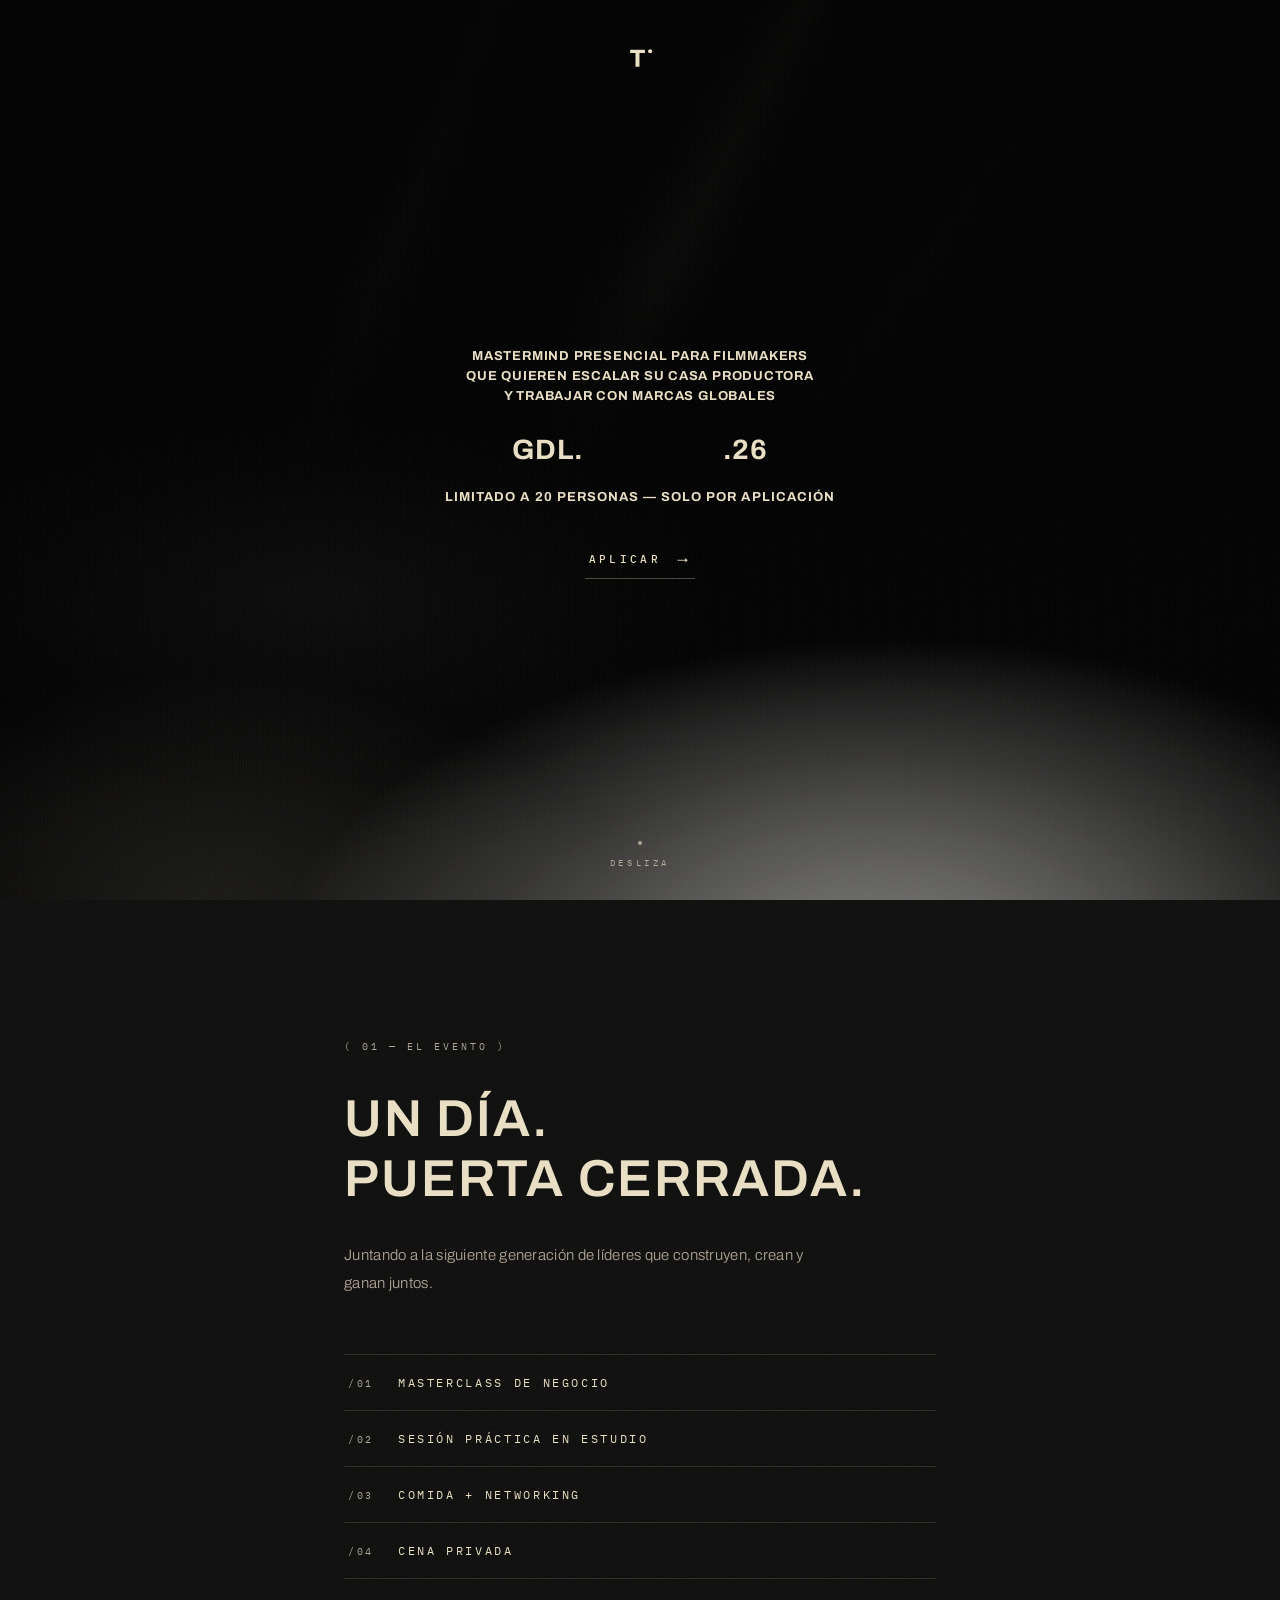
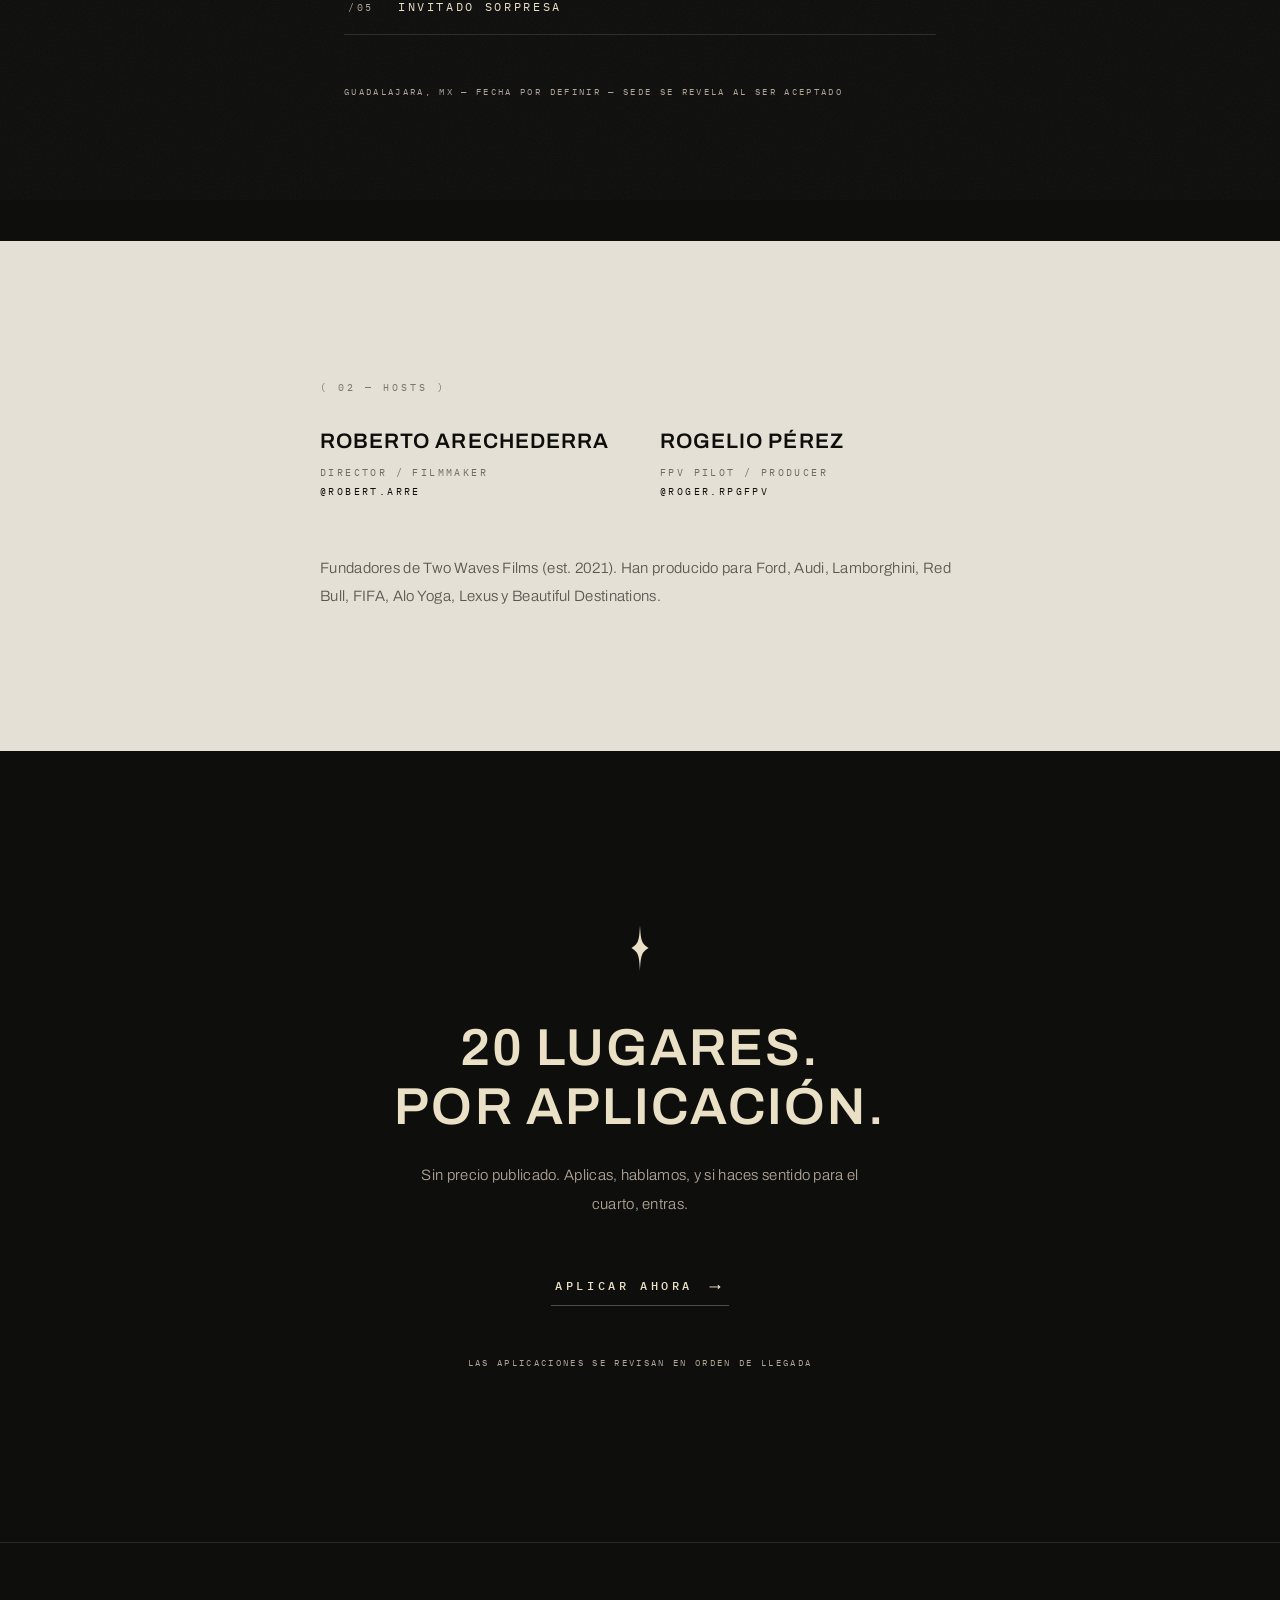
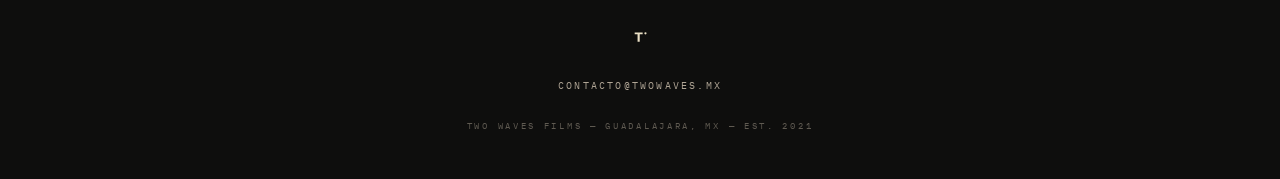
==== index.html @ 25efa6d9 "Hero fiel a la referencia: crema cálido #eae0c5 global, Archivo Bold compacto y proporciones del blo" ====
<!DOCTYPE html>
<html lang="es">
<head>
  <meta charset="UTF-8" />
  <meta name="viewport" content="width=device-width, initial-scale=1.0" />
  <title>MASTERMIND — Two Waves Films</title>
  <meta name="description" content="Mastermind presencial para filmmakers que quieren escalar su casa productora. 1 día. 20 lugares. Guadalajara, MX. Por Two Waves Films." />
  <meta property="og:title" content="MASTERMIND — Two Waves Films" />
  <meta property="og:description" content="1 día. 20 lugares. Guadalajara. Solo por aplicación." />
  <link rel="preconnect" href="https://fonts.googleapis.com" />
  <link rel="preconnect" href="https://fonts.gstatic.com" crossorigin />
  <link href="https://fonts.googleapis.com/css2?family=Archivo:wght@300;400;500;600;700&family=IBM+Plex+Mono:wght@300;400;500&display=swap" rel="stylesheet" />
  <link rel="stylesheet" href="css/estilo.css" />
  <link rel="icon" type="image/svg+xml" href='data:image/svg+xml,<svg xmlns="http://www.w3.org/2000/svg" viewBox="0 0 100 100"><rect width="100" height="100" fill="%230e0e0d"/><path d="M31 34h28.5v6.2H49v26.5h-7.7V40.2H31z" fill="%23eae0c5"/><circle cx="69.5" cy="37" r="4" fill="%23eae0c5"/></svg>' />
</head>
<body>

  <!-- ══════════ PANTALLA DE CARGA ══════════ -->
  <div id="loader" aria-hidden="true">
    <div class="loader-glyphs">
      <!-- T· isotipo -->
      <svg class="glyph" viewBox="0 0 100 100" fill="none">
        <path d="M31 34h28.5v6.2H49v26.5h-7.7V40.2H31z" fill="currentColor"/>
        <circle cx="69.5" cy="37" r="4" fill="currentColor"/>
      </svg>
      <!-- dos círculos entrelazados: two waves -->
      <svg class="glyph" viewBox="0 0 100 100" fill="none">
        <circle cx="50" cy="36" r="22" stroke="currentColor" stroke-width="1.5"/>
        <circle cx="50" cy="64" r="22" stroke="currentColor" stroke-width="1.5"/>
      </svg>
      <!-- destello -->
      <svg class="glyph" viewBox="0 0 100 100" fill="currentColor">
        <path d="M50 8 C51.5 34 52 42 66 50 C52 58 51.5 66 50 92 C48.5 66 48 58 34 50 C48 42 48.5 34 50 8 Z"/>
      </svg>
      <!-- ( · ) dos mitades -->
      <svg class="glyph" viewBox="0 0 100 100" fill="none">
        <path d="M40 32 a24 24 0 0 0 0 36" stroke="currentColor" stroke-width="2.5" stroke-linecap="round"/>
        <path d="M60 32 a24 24 0 0 1 0 36" stroke="currentColor" stroke-width="2.5" stroke-linecap="round"/>
        <circle cx="50" cy="24" r="3" fill="currentColor"/>
      </svg>
    </div>
    <div class="loader-line"></div>
  </div>

  <!-- ══════════ GRANO ══════════ -->
  <div class="grain" aria-hidden="true"></div>

  <!-- ══════════ HERO ══════════ -->
  <header class="hero">
    <div class="hero-bg" aria-hidden="true"></div>

    <nav class="hero-top reveal" data-delay="1">
      <svg class="isotipo" viewBox="0 0 100 100" fill="none" aria-label="Two Waves">
        <path d="M31 34h28.5v6.2H49v26.5h-7.7V40.2H31z" fill="currentColor"/>
        <circle cx="69.5" cy="37" r="4" fill="currentColor"/>
      </svg>
    </nav>

    <div class="hero-center">
      <p class="hero-kicker reveal" data-delay="2">
        MASTERMIND PRESENCIAL PARA FILMMAKERS<br />
        QUE QUIEREN ESCALAR SU CASA PRODUCTORA<br />
        Y TRABAJAR CON MARCAS GLOBALES
      </p>

      <div class="hero-est reveal" data-delay="3">
        <span>GDL.</span>
        <span>.26</span>
      </div>

      <p class="hero-cupo reveal" data-delay="4">LIMITADO A 20 PERSONAS — SOLO POR APLICACIÓN</p>

      <a class="btn-linea reveal" data-delay="5" href="#aplicar">APLICAR <span class="flecha">→</span></a>
    </div>

    <div class="hero-bottom reveal" data-delay="6">
      <span class="scroll-dot" aria-hidden="true"></span>
      <span>DESLIZA</span>
    </div>
  </header>

  <!-- ══════════ EL EVENTO ══════════ -->
  <section class="seccion">
    <p class="etiqueta reveal">( 01 — EL EVENTO )</p>
    <h2 class="titulo reveal">UN DÍA.<br />PUERTA CERRADA.</h2>
    <p class="parrafo reveal">
      Juntando a la siguiente generación de líderes
      que construyen, crean y ganan juntos.
    </p>
    <ul class="lista-mono">
      <li class="reveal"><span>/01</span>MASTERCLASS DE NEGOCIO</li>
      <li class="reveal"><span>/02</span>SESIÓN PRÁCTICA EN ESTUDIO</li>
      <li class="reveal"><span>/03</span>COMIDA + NETWORKING</li>
      <li class="reveal"><span>/04</span>CENA PRIVADA</li>
      <li class="reveal"><span>/05</span>INVITADO SORPRESA</li>
    </ul>
    <p class="nota reveal">GUADALAJARA, MX — FECHA POR DEFINIR — SEDE SE REVELA AL SER ACEPTADO</p>
  </section>

  <!-- ══════════ HOSTS ══════════ -->
  <section class="seccion seccion-lino">
    <p class="etiqueta reveal">( 02 — HOSTS )</p>
    <div class="hosts">
      <div class="host reveal">
        <h3>ROBERTO ARECHEDERRA</h3>
        <p class="host-rol">DIRECTOR / FILMMAKER</p>
        <p class="host-ig">@ROBERT.ARRE</p>
      </div>
      <div class="host reveal">
        <h3>ROGELIO PÉREZ</h3>
        <p class="host-rol">FPV PILOT / PRODUCER</p>
        <p class="host-ig">@ROGER.RPGFPV</p>
      </div>
    </div>
    <p class="parrafo reveal">
      Fundadores de Two Waves Films (est. 2021).
      Han producido para Ford, Audi, Lamborghini, Red Bull,
      FIFA, Alo Yoga, Lexus y Beautiful Destinations.
    </p>
  </section>

  <!-- ══════════ APLICAR ══════════ -->
  <section class="seccion seccion-final" id="aplicar">
    <svg class="destello reveal" viewBox="0 0 100 100" fill="currentColor" aria-hidden="true">
      <path d="M50 8 C51.5 34 52 42 66 50 C52 58 51.5 66 50 92 C48.5 66 48 58 34 50 C48 42 48.5 34 50 8 Z"/>
    </svg>
    <h2 class="titulo reveal">20 LUGARES.<br />POR APLICACIÓN.</h2>
    <p class="parrafo centrado reveal">
      Sin precio publicado. Aplicas, hablamos, y si haces
      sentido para el cuarto, entras.
    </p>
    <a class="btn-linea grande reveal" href="#" data-typeform>APLICAR AHORA <span class="flecha">→</span></a>
    <p class="nota reveal">LAS APLICACIONES SE REVISAN EN ORDEN DE LLEGADA</p>
  </section>

  <!-- ══════════ FOOTER ══════════ -->
  <footer class="footer">
    <svg class="isotipo" viewBox="0 0 100 100" fill="none" aria-hidden="true">
      <path d="M31 34h28.5v6.2H49v26.5h-7.7V40.2H31z" fill="currentColor"/>
      <circle cx="69.5" cy="37" r="4" fill="currentColor"/>
    </svg>
    <div class="footer-links">
      <a href="mailto:contacto@twowaves.mx">CONTACTO@TWOWAVES.MX</a>
    </div>
    <p class="footer-firma">TWO WAVES FILMS — GUADALAJARA, MX — EST. 2021</p>
  </footer>

  <script src="js/main.js"></script>
</body>
</html>
---- css/estilo.css ----
/* ═══════════════════════════════════════════════
   MASTERMIND — TWO WAVES FILMS
   Sistema de diseño: modo oscuro, mono + grotesk
   ═══════════════════════════════════════════════ */

:root {
  --fondo: #0e0e0d;
  --hueso: #eae0c5;
  --greige: #b0a595;
  --lino: #e5e0d5;
  --rojo: #c0392b;
  --mono: "IBM Plex Mono", monospace;
  --sans: "Archivo", sans-serif;
}

* { margin: 0; padding: 0; box-sizing: border-box; }

html { scroll-behavior: smooth; }

body {
  background: var(--fondo);
  color: var(--hueso);
  font-family: var(--sans);
  -webkit-font-smoothing: antialiased;
  overflow-x: hidden;
}

body.cargando { overflow: hidden; }

::selection { background: var(--greige); color: var(--fondo); }

/* ══════════ PANTALLA DE CARGA ══════════ */

#loader {
  position: fixed;
  inset: 0;
  z-index: 100;
  background: #000;
  display: flex;
  align-items: center;
  justify-content: center;
  transition: opacity 0.9s cubic-bezier(0.22, 1, 0.36, 1), visibility 0.9s;
}

#loader.fuera { opacity: 0; visibility: hidden; }

.loader-glyphs {
  position: relative;
  width: 88px;
  height: 88px;
  color: var(--hueso);
  animation: loaderEntra 0.6s cubic-bezier(0.22, 1, 0.36, 1) both;
  transition: opacity 0.5s ease, transform 0.6s cubic-bezier(0.22, 1, 0.36, 1);
}

@keyframes loaderEntra {
  from { opacity: 0; transform: scale(0.9); }
  to { opacity: 1; transform: scale(1); }
}

#loader.fuera .loader-glyphs {
  opacity: 0;
  transform: scale(1.06);
}

.glyph {
  position: absolute;
  inset: 0;
  width: 100%;
  height: 100%;
  opacity: 0;
  transform: scale(0.94);
  transition: opacity 0.22s ease, transform 0.3s cubic-bezier(0.22, 1, 0.36, 1);
}

.glyph.activo {
  opacity: 1;
  transform: scale(1);
}

.loader-line {
  position: absolute;
  bottom: 18vh;
  left: 50%;
  transform: translateX(-50%);
  width: 64px;
  height: 1px;
  background: rgba(234, 224, 197, 0.08);
  overflow: hidden;
  transition: opacity 0.4s ease;
}

#loader.fuera .loader-line { opacity: 0; }

.loader-line::after {
  content: "";
  position: absolute;
  inset: 0;
  background: rgba(234, 224, 197, 0.55);
  transform: scaleX(0);
  transform-origin: left;
  animation: cargar 1.1s cubic-bezier(0.65, 0, 0.35, 1) forwards;
}

@keyframes cargar { to { transform: scaleX(1); } }

/* ══════════ GRANO CINEMATOGRÁFICO ══════════ */

.grain {
  position: fixed;
  inset: -100%;
  z-index: 90;
  pointer-events: none;
  opacity: 0.05;
  background-image: url("data:image/svg+xml,%3Csvg xmlns='http://www.w3.org/2000/svg' width='300' height='300'%3E%3Cfilter id='n'%3E%3CfeTurbulence type='fractalNoise' baseFrequency='0.9' numOctaves='2'/%3E%3C/filter%3E%3Crect width='300' height='300' filter='url(%23n)'/%3E%3C/svg%3E");
  animation: grano 0.45s steps(4) infinite;
}

@keyframes grano {
  0% { transform: translate(0, 0); }
  25% { transform: translate(-2%, 3%); }
  50% { transform: translate(3%, -2%); }
  75% { transform: translate(-3%, -3%); }
  100% { transform: translate(2%, 2%); }
}

/* ══════════ REVEAL ══════════ */

.reveal {
  opacity: 0;
  transform: translateY(14px);
  transition: opacity 1s cubic-bezier(0.22, 1, 0.36, 1),
              transform 1s cubic-bezier(0.22, 1, 0.36, 1);
}

.reveal.visto {
  opacity: 1;
  transform: translateY(0);
}

.reveal[data-delay="1"] { transition-delay: 0.10s; }
.reveal[data-delay="2"] { transition-delay: 0.30s; }
.reveal[data-delay="3"] { transition-delay: 0.55s; }
.reveal[data-delay="4"] { transition-delay: 0.75s; }
.reveal[data-delay="5"] { transition-delay: 0.95s; }
.reveal[data-delay="6"] { transition-delay: 1.15s; }
.reveal[data-delay="7"] { transition-delay: 1.60s; }

@media (prefers-reduced-motion: reduce) {
  .reveal { opacity: 1; transform: none; transition: none; }
  .grain { animation: none; }
}

/* ══════════ HERO ══════════ */

.hero {
  position: relative;
  min-height: 100vh;
  min-height: 100svh;
  display: flex;
  flex-direction: column;
  align-items: center;
  justify-content: space-between;
  padding: 32px 24px;
  text-align: center;
  overflow: hidden;
}

/* fondo abstracto B&N: versión "enhanced" de la referencia */
.hero-bg {
  position: absolute;
  inset: 0;
  z-index: -1;
  background:
    /* rayado vertical sutil, como luz corrida en la foto */
    repeating-linear-gradient(90deg, rgba(255, 255, 255, 0.012) 0 1px, transparent 1px 3px),
    /* resplandor blanco principal, abajo a la derecha */
    radial-gradient(ellipse 72% 62% at 70% 114%, rgba(250, 248, 244, 0.78), rgba(248, 246, 241, 0.22) 48%, transparent 70%),
    /* masa gris difusa, abajo a la izquierda */
    radial-gradient(ellipse 50% 42% at 16% 102%, rgba(220, 216, 206, 0.16), transparent 65%),
    /* neblina gris a media altura, lado izquierdo */
    radial-gradient(ellipse 45% 30% at 25% 66%, rgba(200, 196, 188, 0.055), transparent 70%),
    linear-gradient(180deg, #030303 0%, #070707 40%, #0c0b0a 100%);
  filter: contrast(1.08);
}

/* vetas diagonales tenues en el tercio superior */
.hero-bg::before {
  content: "";
  position: absolute;
  inset: 0;
  background:
    linear-gradient(118deg, transparent 40%, rgba(234, 224, 197, 0.05) 46%, transparent 51%),
    linear-gradient(112deg, transparent 26%, rgba(234, 224, 197, 0.035) 30%, transparent 35%),
    linear-gradient(125deg, transparent 55%, rgba(234, 224, 197, 0.025) 58%, transparent 62%);
  -webkit-mask-image: linear-gradient(180deg, #000 0%, #000 30%, transparent 55%);
  mask-image: linear-gradient(180deg, #000 0%, #000 30%, transparent 55%);
}

.hero-bg::after {
  content: "";
  position: absolute;
  inset: 0;
  background: radial-gradient(ellipse 130% 95% at 50% 38%, transparent 45%, rgba(0, 0, 0, 0.5) 100%);
}

.hero-top {
  display: flex;
  flex-direction: column;
  align-items: center;
  gap: 10px;
}

.isotipo {
  width: 34px;
  height: 34px;
  color: var(--hueso);
}

.hero-top .isotipo {
  width: 52px;
  height: 52px;
}

.hero-center {
  display: flex;
  flex-direction: column;
  align-items: center;
}

/* bloque central: tipografía y proporciones de la referencia */
.hero-kicker {
  font-family: var(--sans);
  font-size: clamp(11px, 1.7vw, 13px);
  font-weight: 700;
  letter-spacing: 0.06em;
  line-height: 1.55;
  color: var(--hueso);
}

.hero-est {
  display: flex;
  justify-content: space-between;
  width: min(255px, 58vw);
  margin-top: 30px;
  font-family: var(--sans);
  font-size: clamp(23px, 3.6vw, 28px);
  font-weight: 700;
  letter-spacing: 0.02em;
  line-height: 1;
}

.hero-cupo {
  margin-top: 26px;
  font-family: var(--sans);
  font-size: clamp(11px, 1.7vw, 13px);
  font-weight: 700;
  letter-spacing: 0.08em;
  color: var(--hueso);
}

/* ══════════ BOTÓN LÍNEA ══════════ */

.btn-linea {
  margin-top: 48px;
  display: inline-flex;
  align-items: center;
  gap: 16px;
  padding: 0 4px 12px;
  border: none;
  border-bottom: 1px solid rgba(234, 224, 197, 0.3);
  font-family: var(--mono);
  font-size: 11px;
  font-weight: 500;
  letter-spacing: 0.3em;
  text-decoration: none;
  color: var(--hueso);
  background: transparent;
  cursor: pointer;
  transition: border-color 0.4s ease, letter-spacing 0.4s ease;
}

.btn-linea .flecha {
  font-family: var(--sans);
  transition: transform 0.4s cubic-bezier(0.22, 1, 0.36, 1);
}

.btn-linea:hover {
  border-bottom-color: var(--hueso);
  letter-spacing: 0.38em;
}

.btn-linea:hover .flecha { transform: translateX(6px); }

.btn-linea.grande { font-size: 12px; }

.hero-bottom {
  display: flex;
  flex-direction: column;
  align-items: center;
  gap: 12px;
  font-family: var(--mono);
  font-size: 9px;
  letter-spacing: 0.4em;
  color: var(--greige);
}

.scroll-dot {
  width: 4px;
  height: 4px;
  border-radius: 50%;
  background: var(--greige);
  animation: bajar 2.2s ease-in-out infinite;
}

@keyframes bajar {
  0%, 100% { transform: translateY(0); opacity: 1; }
  50% { transform: translateY(10px); opacity: 0.3; }
}

/* ══════════ SECCIONES ══════════ */

.seccion {
  max-width: 640px;
  margin: 0 auto;
  padding: 140px 24px;
}

.etiqueta {
  font-family: var(--mono);
  font-size: 10px;
  letter-spacing: 0.3em;
  color: var(--greige);
  margin-bottom: 36px;
}

.titulo {
  font-family: var(--sans);
  font-size: clamp(32px, 7vw, 52px);
  font-weight: 600;
  letter-spacing: 0.04em;
  line-height: 1.15;
  margin-bottom: 32px;
}

.parrafo {
  font-family: var(--sans);
  font-size: 15px;
  font-weight: 300;
  line-height: 1.9;
  letter-spacing: 0.02em;
  color: var(--greige);
  max-width: 460px;
}

.parrafo.centrado { margin: 0 auto 12px; }

.lista-mono {
  list-style: none;
  margin-top: 56px;
  border-top: 1px solid rgba(234, 224, 197, 0.14);
}

.lista-mono li {
  display: flex;
  align-items: baseline;
  gap: 24px;
  padding: 20px 4px;
  border-bottom: 1px solid rgba(234, 224, 197, 0.14);
  font-family: var(--mono);
  font-size: 12px;
  letter-spacing: 0.22em;
}

.lista-mono li span {
  font-size: 10px;
  color: var(--greige);
}

.nota {
  margin-top: 48px;
  font-family: var(--mono);
  font-size: 9px;
  letter-spacing: 0.26em;
  line-height: 2;
  color: var(--greige);
}

/* ══════════ SECCIÓN LINO (HOSTS) ══════════ */

.seccion-lino {
  max-width: none;
  background: var(--lino);
  color: var(--fondo);
}

.seccion-lino > * {
  max-width: 640px;
  margin-left: auto;
  margin-right: auto;
}

.seccion-lino .etiqueta { color: rgba(14, 14, 13, 0.5); margin-bottom: 36px; }
.seccion-lino .parrafo { color: rgba(14, 14, 13, 0.65); }

.hosts {
  display: grid;
  grid-template-columns: 1fr 1fr;
  gap: 40px;
  margin-bottom: 56px;
}

.host h3 {
  font-family: var(--sans);
  font-size: clamp(16px, 3vw, 21px);
  font-weight: 600;
  letter-spacing: 0.05em;
  margin-bottom: 14px;
}

.host-rol {
  font-family: var(--mono);
  font-size: 10px;
  letter-spacing: 0.24em;
  color: rgba(14, 14, 13, 0.55);
  margin-bottom: 6px;
}

.host-ig {
  font-family: var(--mono);
  font-size: 10px;
  letter-spacing: 0.24em;
  color: var(--fondo);
}

@media (max-width: 560px) {
  .hosts { grid-template-columns: 1fr; }
}

/* ══════════ SECCIÓN FINAL ══════════ */

.seccion-final {
  text-align: center;
  padding-top: 170px;
  padding-bottom: 170px;
}

.seccion-final .titulo { margin-bottom: 24px; }

.destello {
  width: 54px;
  height: 54px;
  color: var(--hueso);
  margin-bottom: 40px;
}

/* ══════════ PÁGINA APLICAR ══════════ */

.aplicar {
  max-width: 520px;
  margin: 0 auto;
  padding: 56px 24px 100px;
  display: flex;
  flex-direction: column;
  align-items: center;
  text-align: center;
}

.volver {
  align-self: flex-start;
  margin-bottom: 56px;
  font-family: var(--mono);
  font-size: 10px;
  letter-spacing: 0.26em;
  color: var(--greige);
  text-decoration: none;
  transition: color 0.3s ease;
}

.volver:hover { color: var(--hueso); }

.aplicar .isotipo { margin-bottom: 40px; }

.etiqueta.centrada { text-align: center; }

.titulo.centrado { text-align: center; }

.aplicar-intro {
  font-family: var(--sans);
  font-size: 14px;
  font-weight: 300;
  line-height: 1.9;
  letter-spacing: 0.02em;
  color: var(--greige);
  max-width: 380px;
  margin-bottom: 64px;
}

.form {
  width: 100%;
  display: flex;
  flex-direction: column;
  gap: 40px;
  text-align: left;
}

.campo {
  display: flex;
  flex-direction: column;
  gap: 12px;
}

.campo label {
  font-family: var(--mono);
  font-size: 9px;
  letter-spacing: 0.26em;
  color: var(--greige);
}

.campo input,
.campo textarea {
  background: transparent;
  border: none;
  border-bottom: 1px solid rgba(234, 224, 197, 0.22);
  padding: 10px 2px;
  font-family: var(--sans);
  font-size: 15px;
  font-weight: 300;
  letter-spacing: 0.03em;
  color: var(--hueso);
  border-radius: 0;
  resize: none;
  transition: border-color 0.4s ease;
}

.campo input:focus,
.campo textarea:focus {
  outline: none;
  border-bottom-color: var(--hueso);
}

.form .btn-linea {
  align-self: center;
  margin-top: 16px;
}

.form .btn-linea:disabled {
  opacity: 0.4;
  pointer-events: none;
}

.form .nota {
  margin-top: 8px;
  text-align: center;
  min-height: 1em;
}

.exito {
  display: flex;
  flex-direction: column;
  align-items: center;
  padding-top: 40px;
}

.exito .destello { margin-bottom: 32px; }

.exito .aplicar-intro { margin-bottom: 0; }

.pagina-aplicar .footer { border-top: none; }

/* ══════════ FOOTER ══════════ */

.footer {
  display: flex;
  flex-direction: column;
  align-items: center;
  gap: 28px;
  padding: 80px 24px 48px;
  border-top: 1px solid rgba(234, 224, 197, 0.12);
  text-align: center;
}

.footer .isotipo { width: 28px; height: 28px; }

.footer-links {
  display: flex;
  flex-wrap: wrap;
  justify-content: center;
  gap: 28px;
}

.footer-links a {
  font-family: var(--mono);
  font-size: 10px;
  letter-spacing: 0.22em;
  color: var(--greige);
  text-decoration: none;
  transition: color 0.3s ease;
}

.footer-links a:hover { color: var(--hueso); }

.footer-firma {
  font-family: var(--mono);
  font-size: 9px;
  letter-spacing: 0.3em;
  color: rgba(176, 165, 149, 0.5);
}
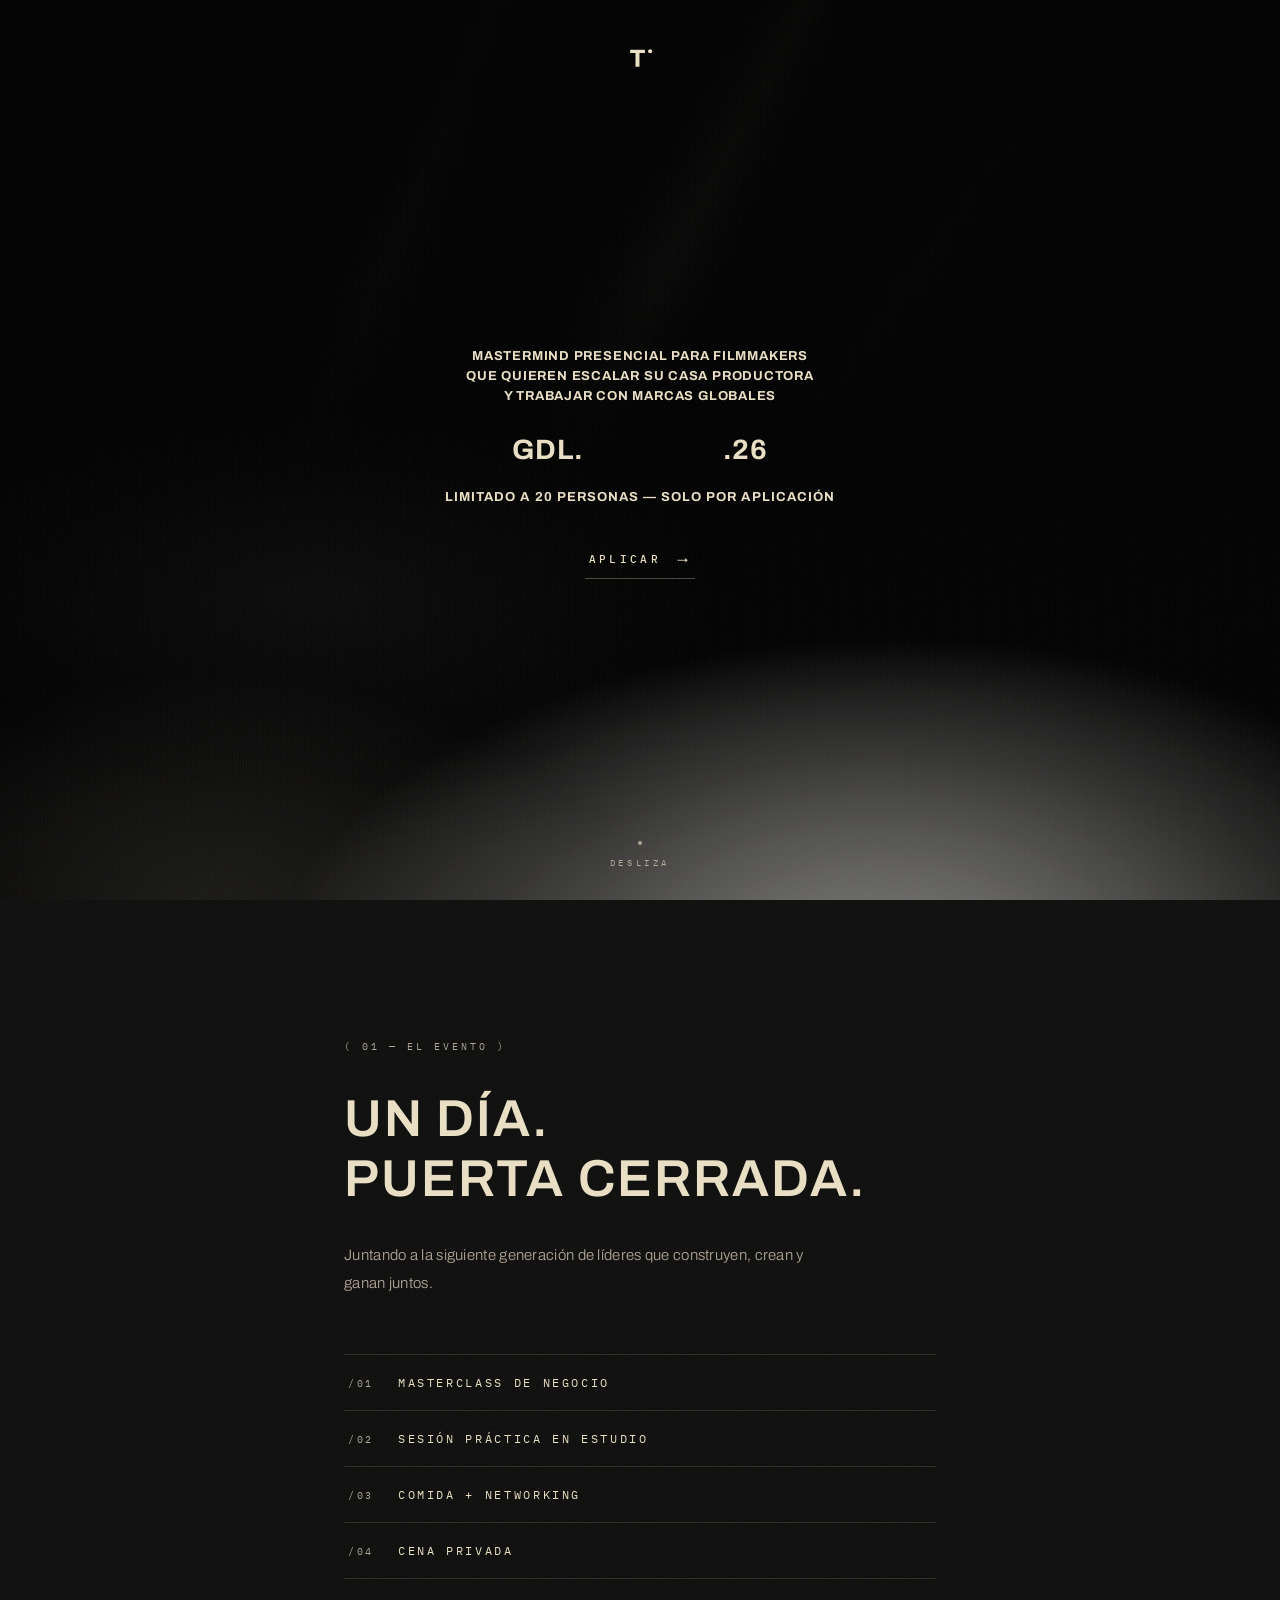
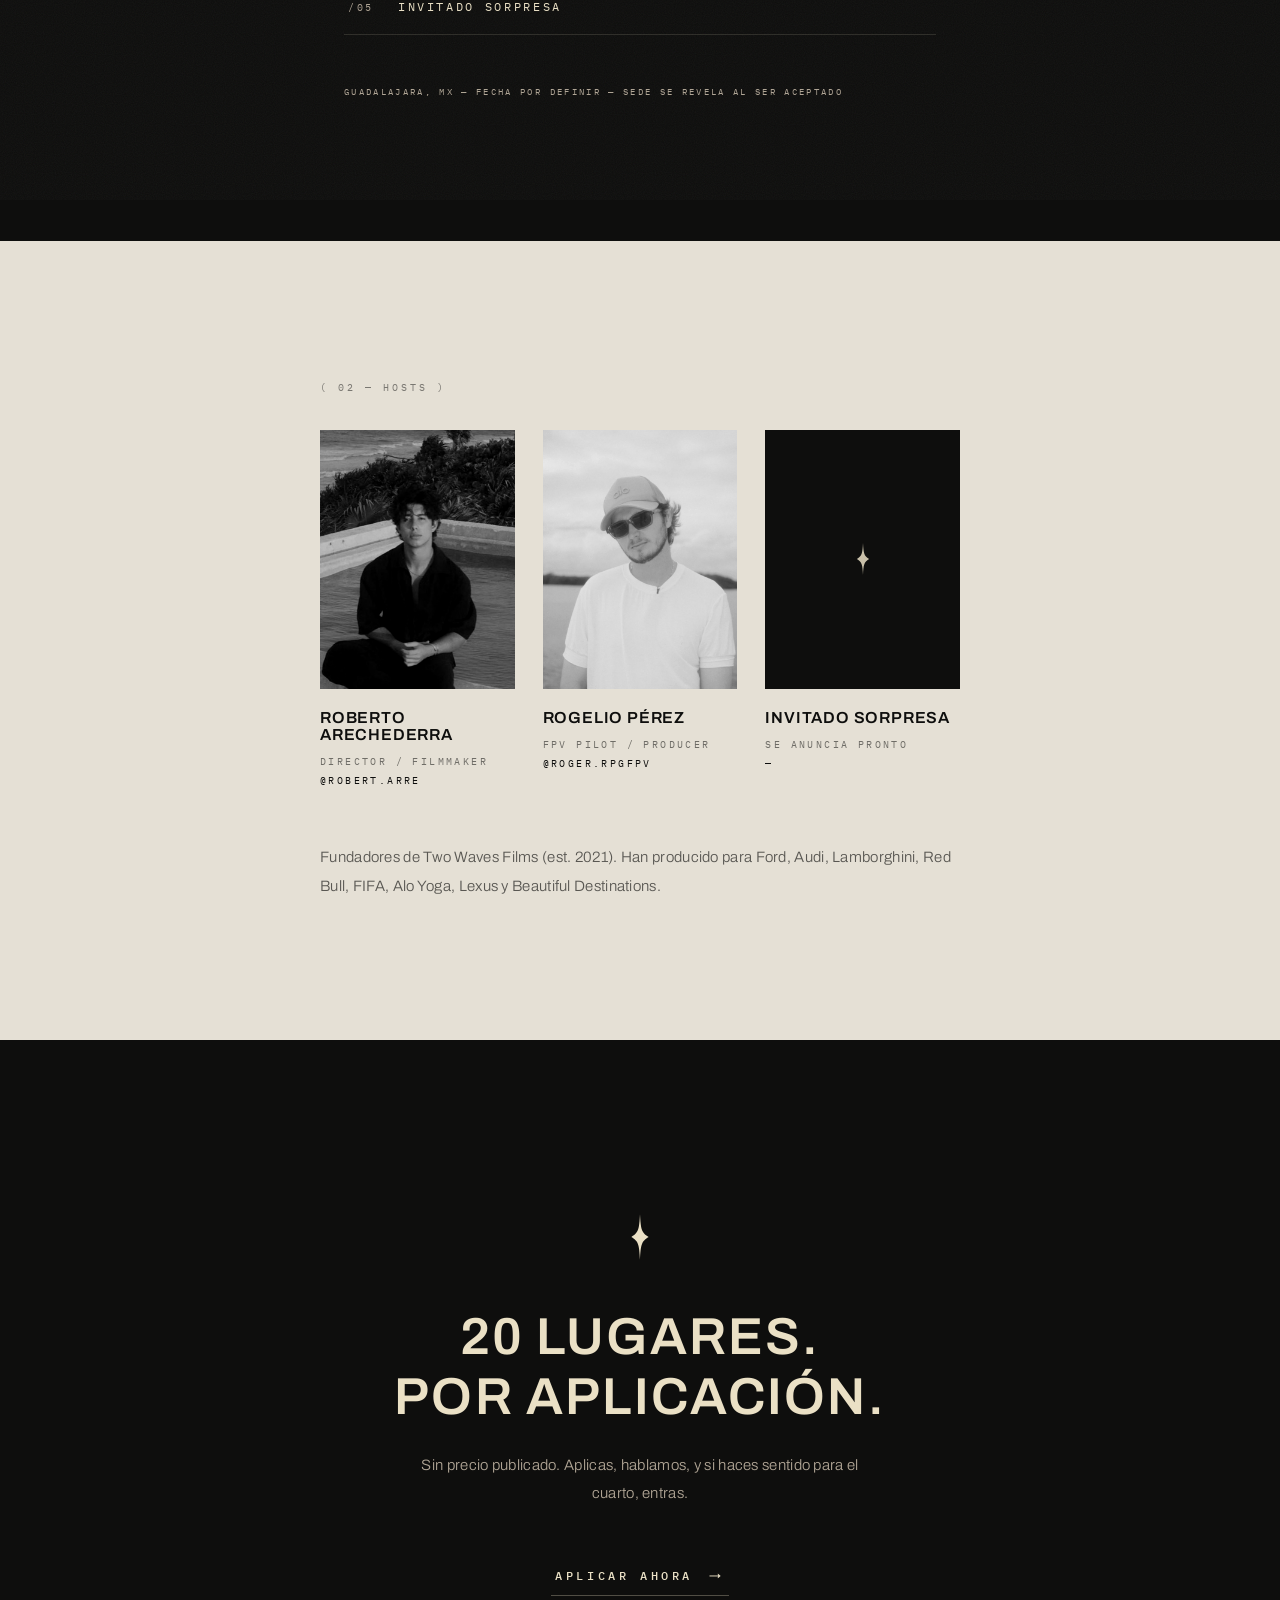
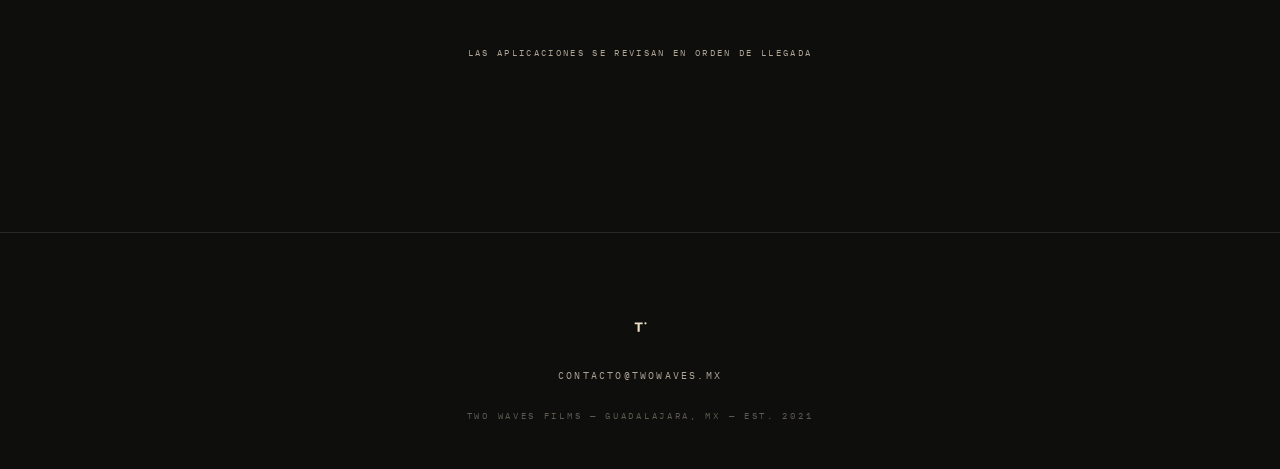
==== commit 4bdb52d1: "Hosts con retratos B&N alineados, push-in a la cara de Roberto y tercera tarjeta de invitado sorpres" ====
--- a/index.html
+++ b/index.html
@@ -102,14 +102,30 @@
     <p class="etiqueta reveal">( 02 — HOSTS )</p>
     <div class="hosts">
       <div class="host reveal">
+        <div class="host-foto">
+          <img src="img/roberto.jpg" alt="Roberto Arechederra" class="pushin" />
+        </div>
         <h3>ROBERTO ARECHEDERRA</h3>
         <p class="host-rol">DIRECTOR / FILMMAKER</p>
         <p class="host-ig">@ROBERT.ARRE</p>
       </div>
       <div class="host reveal">
+        <div class="host-foto">
+          <img src="img/rogelio.jpg" alt="Rogelio Pérez" />
+        </div>
         <h3>ROGELIO PÉREZ</h3>
         <p class="host-rol">FPV PILOT / PRODUCER</p>
         <p class="host-ig">@ROGER.RPGFPV</p>
+      </div>
+      <div class="host reveal">
+        <div class="host-foto host-foto-misterio">
+          <svg viewBox="0 0 100 100" fill="currentColor" aria-hidden="true">
+            <path d="M50 8 C51.5 34 52 42 66 50 C52 58 51.5 66 50 92 C48.5 66 48 58 34 50 C48 42 48.5 34 50 8 Z"/>
+          </svg>
+        </div>
+        <h3>INVITADO SORPRESA</h3>
+        <p class="host-rol">SE ANUNCIA PRONTO</p>
+        <p class="host-ig">—</p>
       </div>
     </div>
     <p class="parrafo reveal">
--- a/css/estilo.css
+++ b/css/estilo.css
@@ -405,17 +405,51 @@
 
 .hosts {
   display: grid;
-  grid-template-columns: 1fr 1fr;
-  gap: 40px;
+  grid-template-columns: repeat(3, 1fr);
+  gap: 28px;
   margin-bottom: 56px;
 }
 
+.host-foto {
+  aspect-ratio: 3 / 4;
+  overflow: hidden;
+  margin-bottom: 20px;
+  background: var(--fondo);
+}
+
+.host-foto img {
+  display: block;
+  width: 100%;
+  height: 100%;
+  object-fit: cover;
+  filter: grayscale(1) contrast(1.06);
+}
+
+/* push-in a la cara en la foto que venía a color */
+.host-foto img.pushin {
+  transform: scale(2.05);
+  transform-origin: 50% 30%;
+}
+
+.host-foto-misterio {
+  display: flex;
+  align-items: center;
+  justify-content: center;
+  color: var(--hueso);
+}
+
+.host-foto-misterio svg {
+  width: 38px;
+  height: 38px;
+  opacity: 0.85;
+}
+
 .host h3 {
   font-family: var(--sans);
-  font-size: clamp(16px, 3vw, 21px);
+  font-size: clamp(13px, 1.9vw, 16px);
   font-weight: 600;
   letter-spacing: 0.05em;
-  margin-bottom: 14px;
+  margin-bottom: 12px;
 }
 
 .host-rol {
@@ -434,7 +468,9 @@
 }
 
 @media (max-width: 560px) {
-  .hosts { grid-template-columns: 1fr; }
+  .hosts { grid-template-columns: 1fr; gap: 44px; }
+  .host { text-align: center; }
+  .host-foto { max-width: 300px; margin-left: auto; margin-right: auto; }
 }
 
 /* ══════════ SECCIÓN FINAL ══════════ */
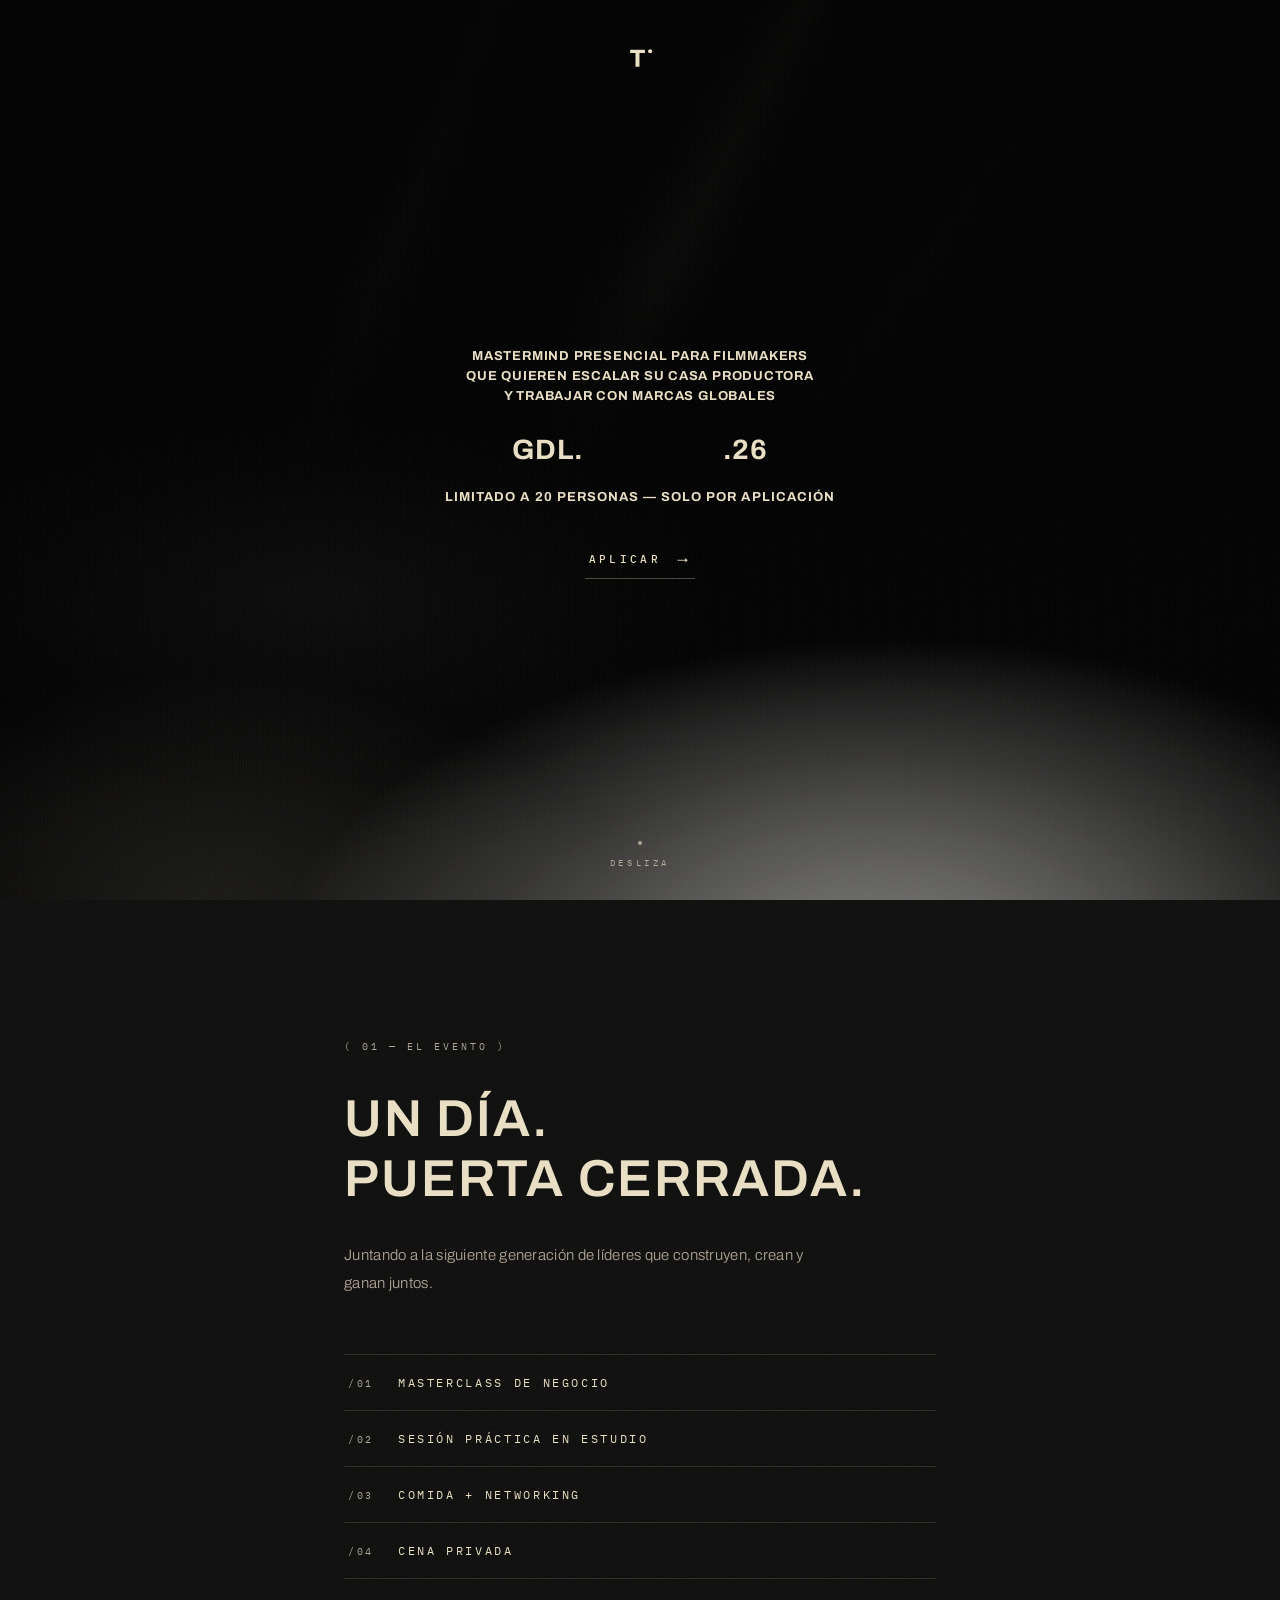
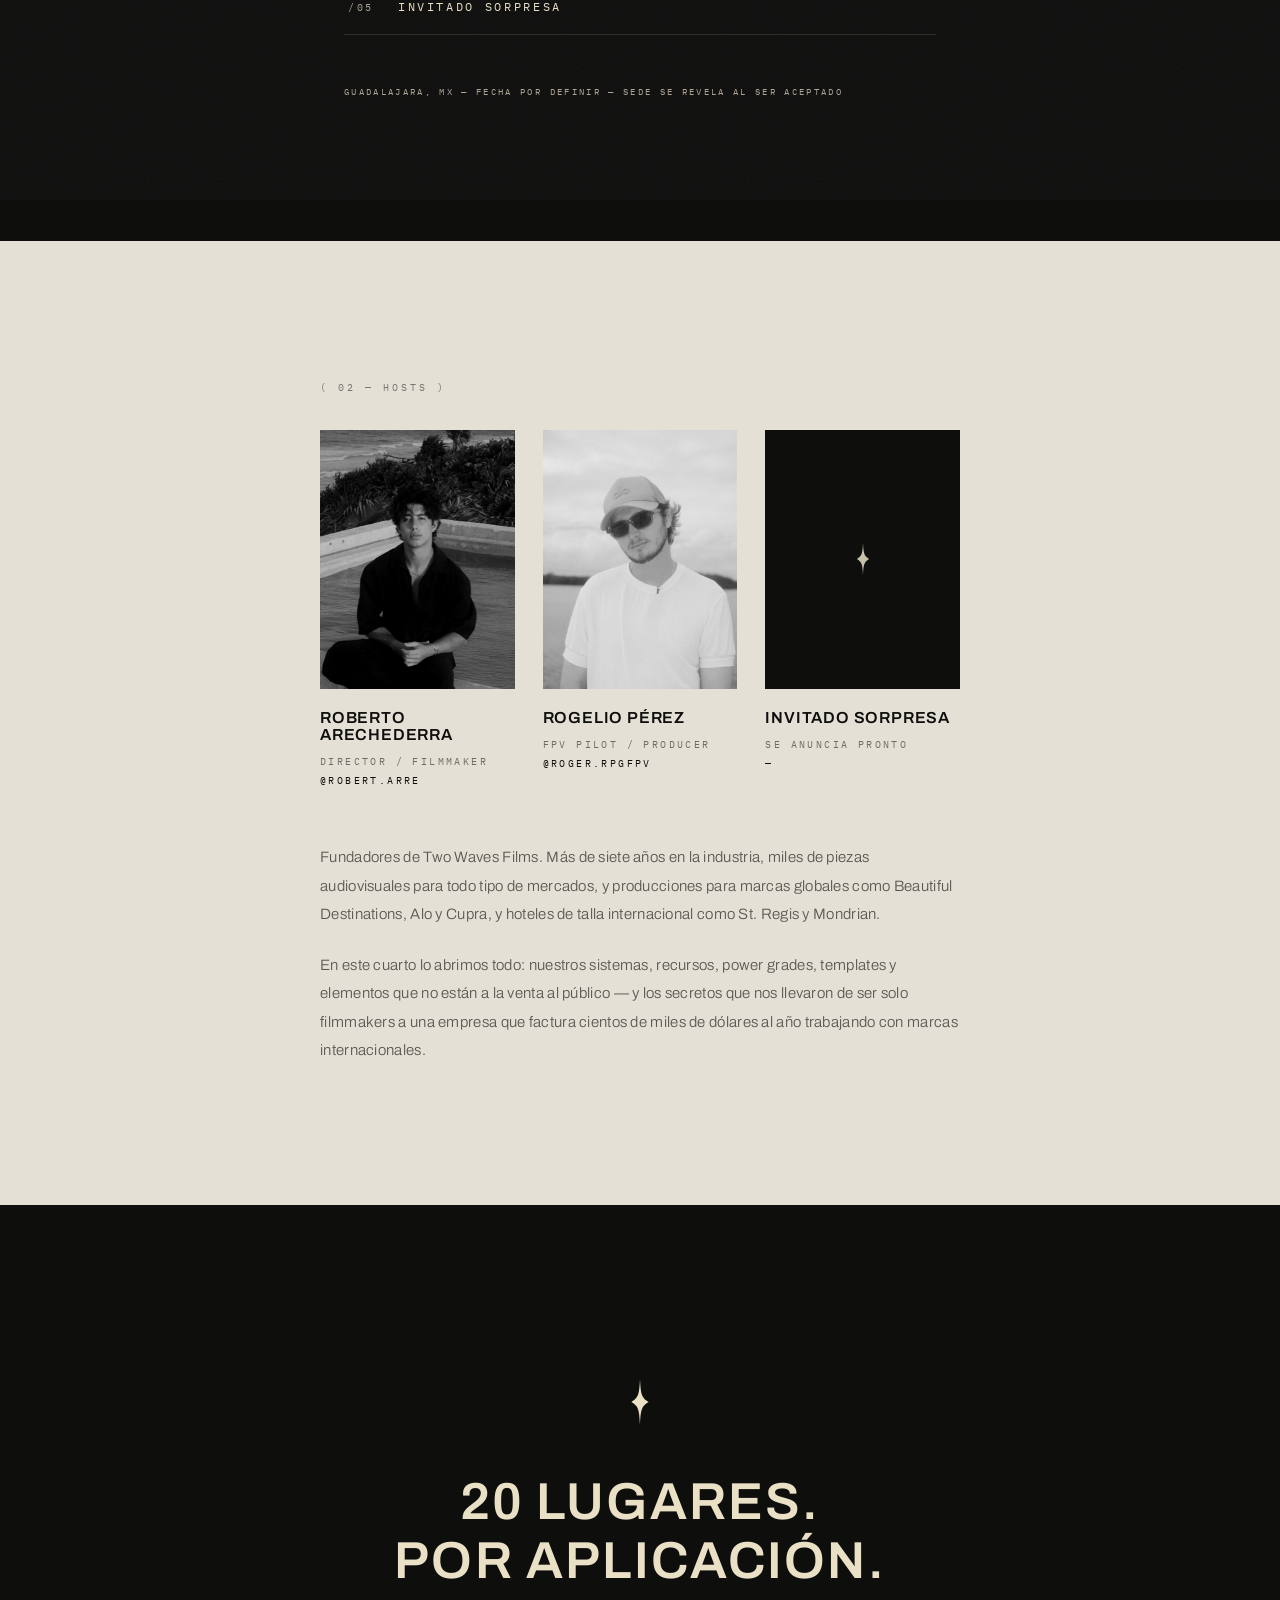
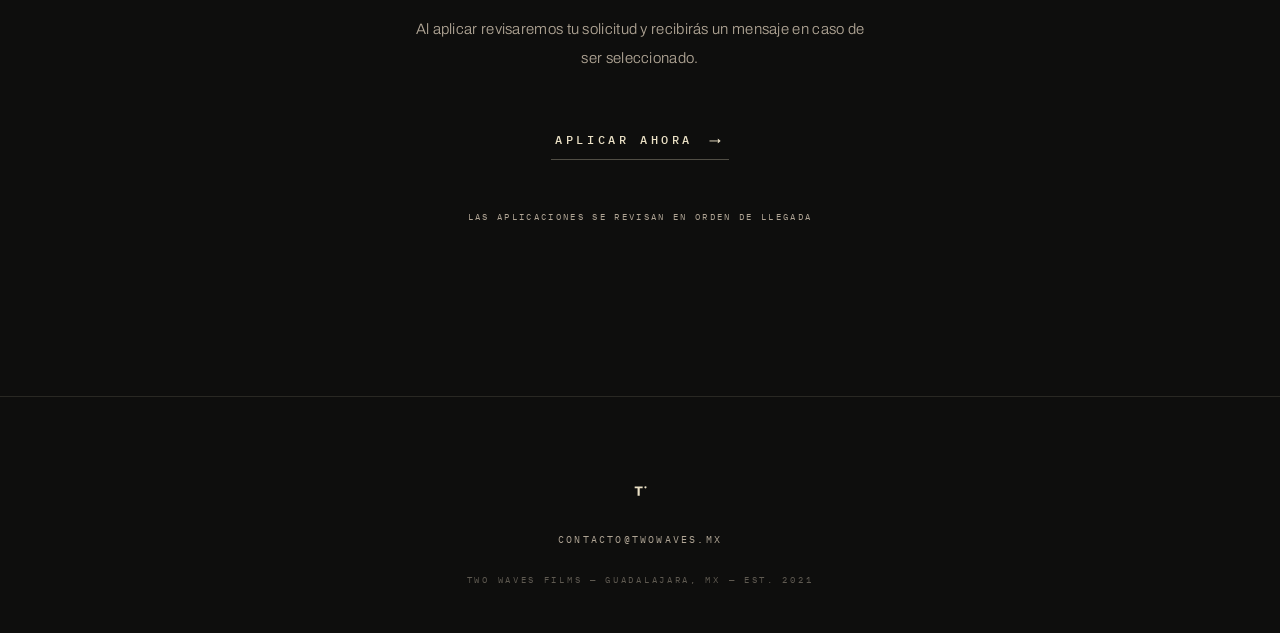
==== commit 8e66e568: "Formulario tipo Typeform: lada de celular, Instagram y portafolio separados, pregunta de tema, y pop" ====
--- a/index.html
+++ b/index.html
@@ -129,9 +129,19 @@
       </div>
     </div>
     <p class="parrafo reveal">
-      Fundadores de Two Waves Films (est. 2021).
-      Han producido para Ford, Audi, Lamborghini, Red Bull,
-      FIFA, Alo Yoga, Lexus y Beautiful Destinations.
+      Fundadores de Two Waves Films. Más de siete años en la
+      industria, miles de piezas audiovisuales para todo tipo
+      de mercados, y producciones para marcas globales como
+      Beautiful Destinations, Alo y Cupra, y hoteles de talla
+      internacional como St.&nbsp;Regis y Mondrian.
+    </p>
+    <p class="parrafo reveal">
+      En este cuarto lo abrimos todo: nuestros sistemas,
+      recursos, power grades, templates y elementos que no
+      están a la venta al público — y los secretos que nos
+      llevaron de ser solo filmmakers a una empresa que
+      factura cientos de miles de dólares al año trabajando
+      con marcas internacionales.
     </p>
   </section>
 
@@ -142,8 +152,8 @@
     </svg>
     <h2 class="titulo reveal">20 LUGARES.<br />POR APLICACIÓN.</h2>
     <p class="parrafo centrado reveal">
-      Sin precio publicado. Aplicas, hablamos, y si haces
-      sentido para el cuarto, entras.
+      Al aplicar revisaremos tu solicitud y recibirás un
+      mensaje en caso de ser seleccionado.
     </p>
     <a class="btn-linea grande reveal" href="#" data-typeform>APLICAR AHORA <span class="flecha">→</span></a>
     <p class="nota reveal">LAS APLICACIONES SE REVISAN EN ORDEN DE LLEGADA</p>
--- a/css/estilo.css
+++ b/css/estilo.css
@@ -355,6 +355,8 @@
 
 .parrafo.centrado { margin: 0 auto 12px; }
 
+.parrafo + .parrafo { margin-top: 22px; }
+
 .lista-mono {
   list-style: none;
   margin-top: 56px;
@@ -532,75 +534,239 @@
   margin-bottom: 64px;
 }
 
-.form {
+/* ── FLUJO TIPO TYPEFORM ── */
+
+.flujo {
   width: 100%;
-  display: flex;
+  position: relative;
+  text-align: left;
+}
+
+.flujo-barra {
+  width: 100%;
+  height: 1px;
+  background: rgba(234, 224, 197, 0.12);
+  margin-bottom: 64px;
+  overflow: hidden;
+}
+
+.flujo-fill {
+  display: block;
+  height: 100%;
+  width: 14.28%;
+  background: var(--hueso);
+  transition: width 0.6s cubic-bezier(0.22, 1, 0.36, 1);
+}
+
+.paso {
+  display: none;
   flex-direction: column;
-  gap: 40px;
-  text-align: left;
-}
-
-.campo {
-  display: flex;
-  flex-direction: column;
-  gap: 12px;
-}
-
-.campo label {
-  font-family: var(--mono);
-  font-size: 9px;
-  letter-spacing: 0.26em;
-  color: var(--greige);
-}
-
-.campo input,
-.campo textarea {
+  gap: 18px;
+}
+
+.paso.activa {
+  display: flex;
+  animation: pasoEntra 0.55s cubic-bezier(0.22, 1, 0.36, 1) both;
+}
+
+@keyframes pasoEntra {
+  from { opacity: 0; transform: translateY(16px); }
+  to { opacity: 1; transform: translateY(0); }
+}
+
+.paso-num {
+  font-family: var(--mono);
+  font-size: 10px;
+  letter-spacing: 0.3em;
+  color: var(--greige);
+}
+
+.paso-num .paso-i { color: var(--hueso); }
+
+.paso-preg {
+  font-family: var(--sans);
+  font-size: clamp(20px, 4.4vw, 29px);
+  font-weight: 500;
+  line-height: 1.3;
+  letter-spacing: 0.01em;
+  color: var(--hueso);
+}
+
+.opcional {
+  font-family: var(--mono);
+  font-size: 11px;
+  font-weight: 400;
+  letter-spacing: 0.18em;
+  color: var(--greige);
+  white-space: nowrap;
+}
+
+.paso input,
+.paso textarea,
+.paso .lada {
   background: transparent;
   border: none;
   border-bottom: 1px solid rgba(234, 224, 197, 0.22);
-  padding: 10px 2px;
-  font-family: var(--sans);
-  font-size: 15px;
+  padding: 12px 2px;
+  font-family: var(--sans);
+  font-size: 17px;
   font-weight: 300;
-  letter-spacing: 0.03em;
+  letter-spacing: 0.02em;
   color: var(--hueso);
   border-radius: 0;
   resize: none;
+  width: 100%;
   transition: border-color 0.4s ease;
 }
 
-.campo input:focus,
-.campo textarea:focus {
+.paso input::placeholder,
+.paso textarea::placeholder {
+  color: rgba(176, 165, 149, 0.45);
+}
+
+.paso input:focus,
+.paso textarea:focus,
+.paso .lada:focus {
   outline: none;
   border-bottom-color: var(--hueso);
 }
 
-.form .btn-linea {
-  align-self: center;
-  margin-top: 16px;
-}
-
-.form .btn-linea:disabled {
-  opacity: 0.4;
-  pointer-events: none;
-}
-
-.form .nota {
-  margin-top: 8px;
+.paso .invalido { border-bottom-color: var(--rojo); }
+
+/* teléfono: lada + número */
+.campo-tel {
+  display: flex;
+  gap: 14px;
+  align-items: flex-end;
+}
+
+.paso .lada {
+  width: auto;
+  min-width: 104px;
+  flex: 0 0 auto;
+  font-family: var(--mono);
+  font-size: 15px;
+  letter-spacing: 0.04em;
+  -webkit-appearance: none;
+  appearance: none;
+  cursor: pointer;
+  background-image: url("data:image/svg+xml,%3Csvg xmlns='http://www.w3.org/2000/svg' width='10' height='6' viewBox='0 0 10 6'%3E%3Cpath d='M1 1l4 4 4-4' stroke='%23b0a595' stroke-width='1.4' fill='none' stroke-linecap='round'/%3E%3C/svg%3E");
+  background-repeat: no-repeat;
+  background-position: right 2px center;
+  padding-right: 22px;
+}
+
+.paso .lada option {
+  background: var(--fondo);
+  color: var(--hueso);
+}
+
+.paso .campo-tel input { flex: 1 1 auto; }
+
+.paso-ayuda {
+  font-family: var(--mono);
+  font-size: 10px;
+  letter-spacing: 0.14em;
+  line-height: 1.7;
+  color: var(--greige);
+  margin-top: -6px;
+}
+
+.paso-nav {
+  display: flex;
+  align-items: center;
+  justify-content: space-between;
+  gap: 20px;
+  margin-top: 26px;
+}
+
+.paso-nav .btn-linea { margin-top: 0; }
+
+.btn-atras {
+  border: none;
+  background: transparent;
+  font-family: var(--mono);
+  font-size: 10px;
+  letter-spacing: 0.26em;
+  color: var(--greige);
+  cursor: pointer;
+  padding: 4px 0;
+  transition: color 0.3s ease;
+}
+
+.btn-atras:hover { color: var(--hueso); }
+.btn-atras[hidden] { display: none; }
+
+.paso-nav .btn-linea[data-siguiente],
+.paso-nav button[type="submit"] { margin-left: auto; }
+
+.btn-linea:disabled { opacity: 0.4; pointer-events: none; }
+
+.flujo .nota {
+  margin-top: 24px;
   text-align: center;
   min-height: 1em;
 }
 
-.exito {
+/* ── POP-UP DE GRACIAS ── */
+
+.modal-gracias {
+  position: fixed;
+  inset: 0;
+  z-index: 200;
+  display: flex;
+  align-items: center;
+  justify-content: center;
+  padding: 32px;
+  background: rgba(6, 6, 5, 0.92);
+  -webkit-backdrop-filter: blur(6px);
+  backdrop-filter: blur(6px);
+  opacity: 0;
+  transition: opacity 0.6s cubic-bezier(0.22, 1, 0.36, 1);
+}
+
+.modal-gracias.abierto { opacity: 1; }
+.modal-gracias[hidden] { display: none; }
+
+.modal-inner {
   display: flex;
   flex-direction: column;
   align-items: center;
-  padding-top: 40px;
-}
-
-.exito .destello { margin-bottom: 32px; }
-
-.exito .aplicar-intro { margin-bottom: 0; }
+  text-align: center;
+  max-width: 420px;
+}
+
+.modal-glyphs {
+  position: relative;
+  width: 76px;
+  height: 76px;
+  color: var(--hueso);
+  margin-bottom: 40px;
+}
+
+.modal-inner .titulo {
+  font-size: clamp(26px, 6vw, 40px);
+  margin-bottom: 20px;
+}
+
+.modal-inner .aplicar-intro { margin-bottom: 36px; }
+
+.volver-final {
+  font-family: var(--mono);
+  font-size: 10px;
+  letter-spacing: 0.26em;
+  color: var(--greige);
+  text-decoration: none;
+  border-bottom: 1px solid transparent;
+  padding-bottom: 4px;
+  transition: color 0.3s ease, border-color 0.3s ease;
+}
+
+.volver-final:hover { color: var(--hueso); border-bottom-color: rgba(234, 224, 197, 0.4); }
+
+@media (max-width: 420px) {
+  .paso .lada { min-width: 92px; }
+}
 
 .pagina-aplicar .footer { border-top: none; }
 
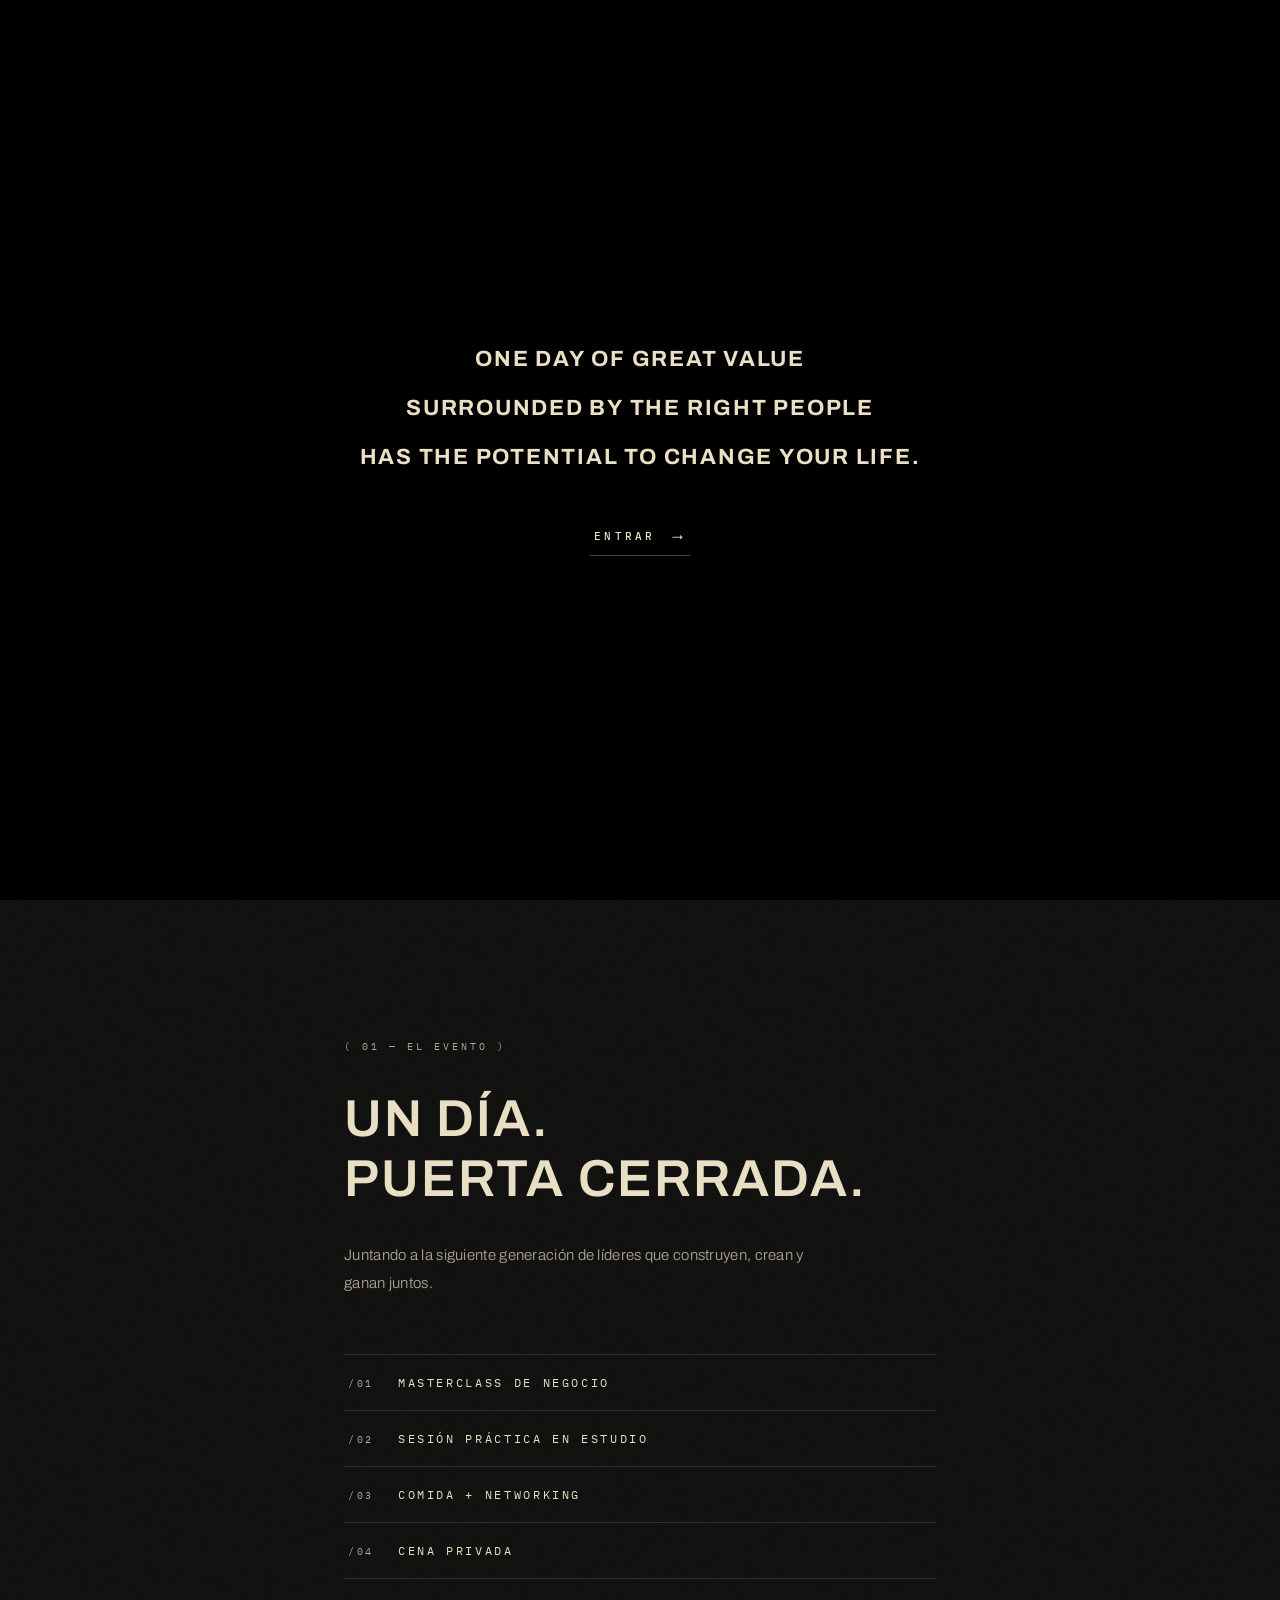
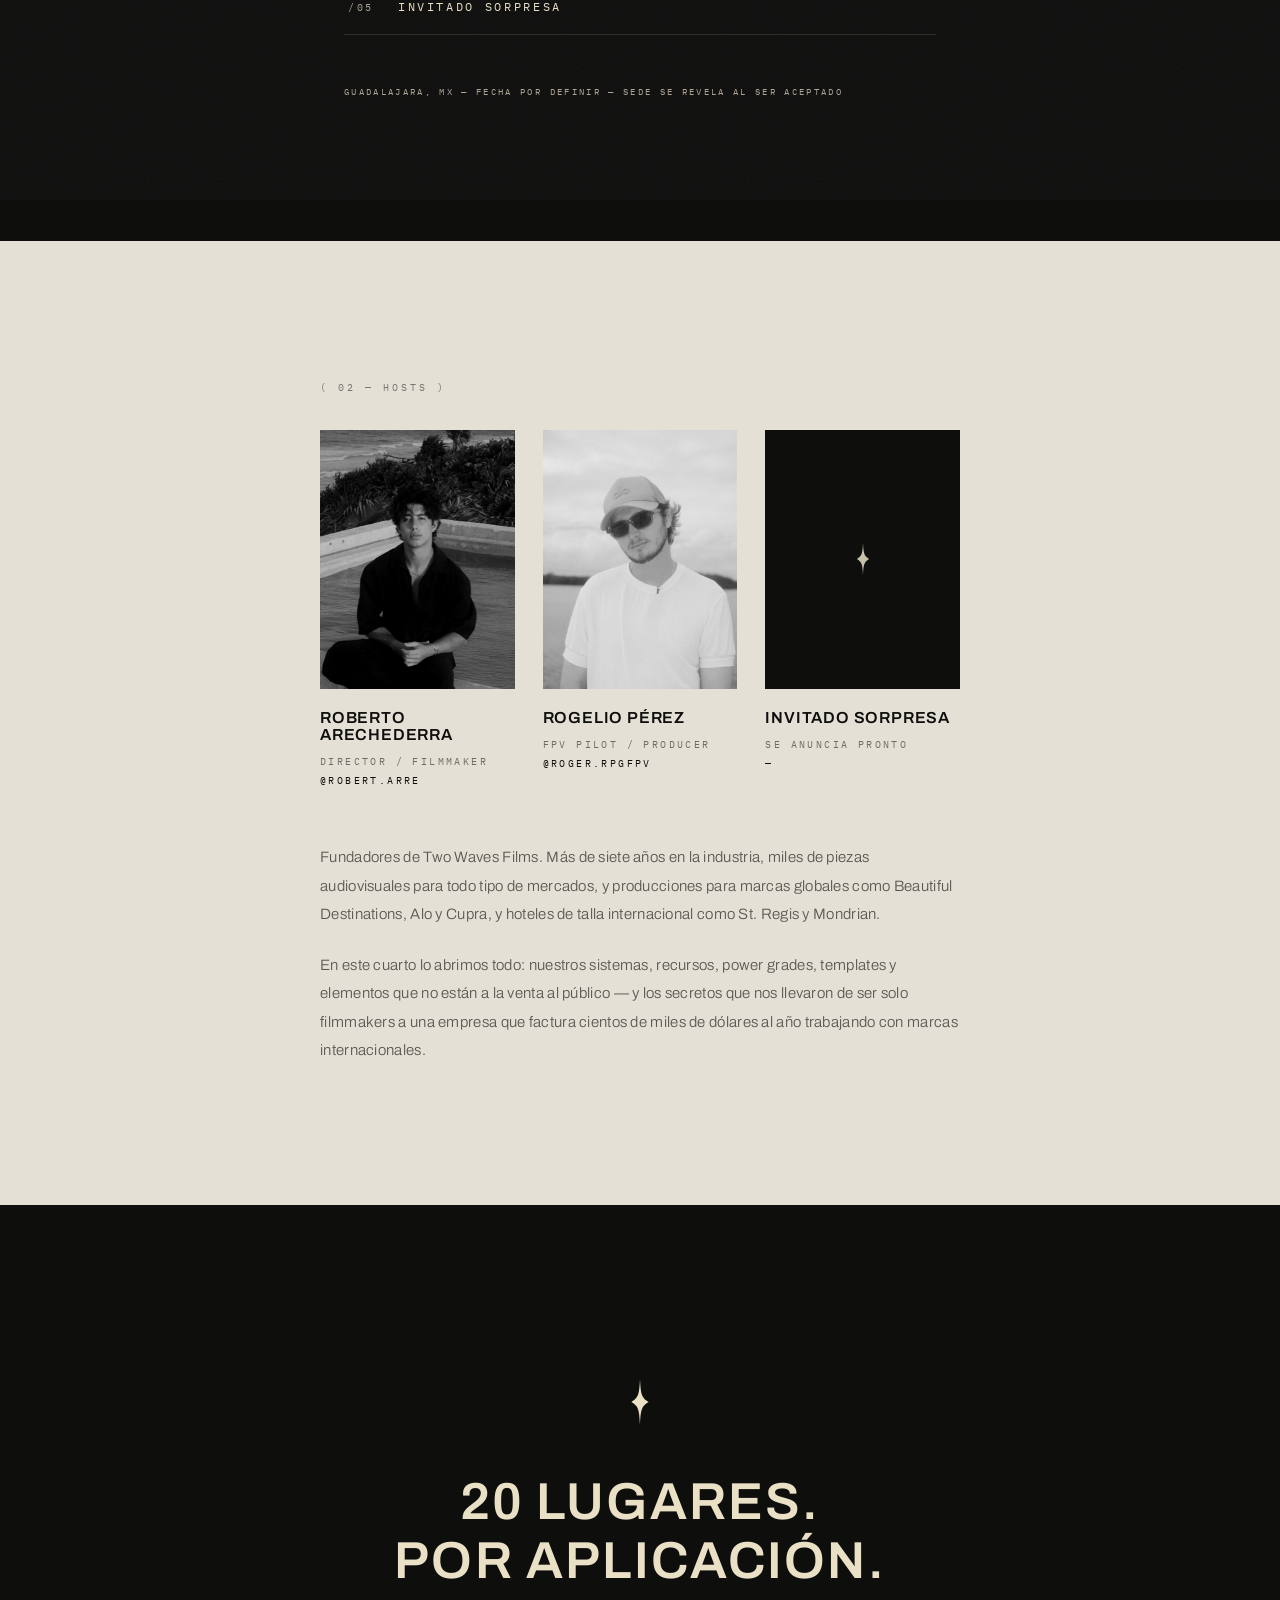
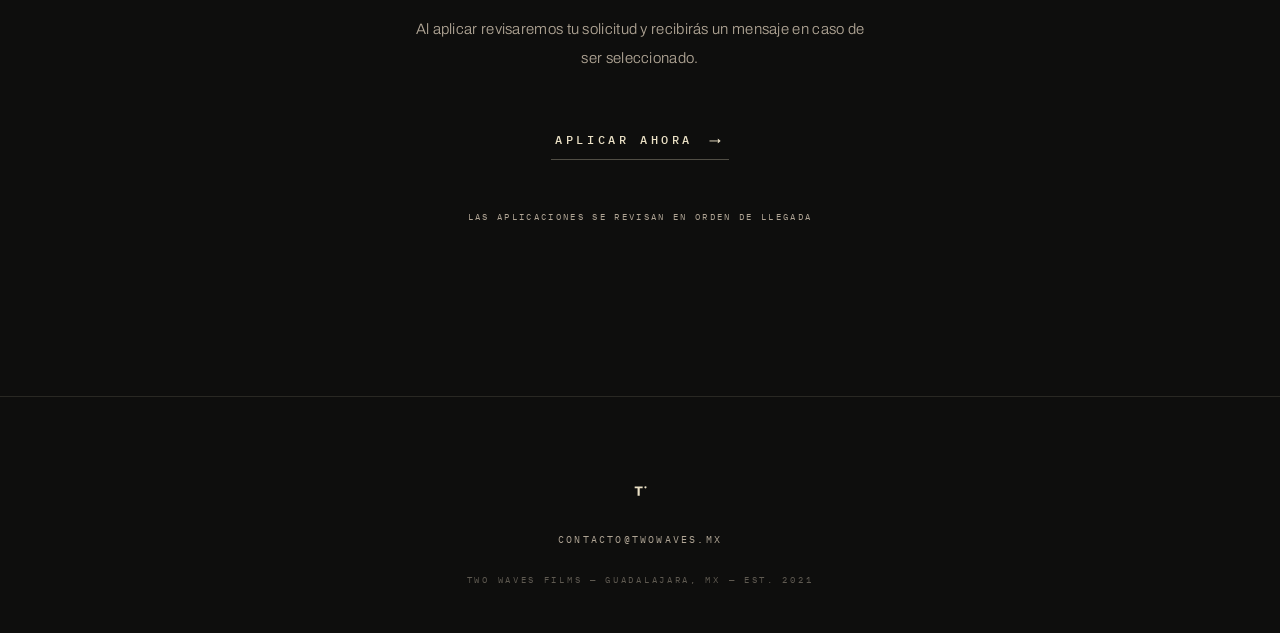
==== commit 64671dfa: "Intro de texto animado palabra por palabra con botón ENTRAR antes de los logos; fuera la línea de ca" ====
--- a/index.html
+++ b/index.html
@@ -16,7 +16,13 @@
 <body>
 
   <!-- ══════════ PANTALLA DE CARGA ══════════ -->
-  <div id="loader" aria-hidden="true">
+  <div id="loader">
+    <div class="loader-intro">
+      <p class="intro-linea">ONE DAY OF GREAT VALUE</p>
+      <p class="intro-linea">SURROUNDED BY THE RIGHT PEOPLE</p>
+      <p class="intro-linea">HAS THE POTENTIAL TO CHANGE YOUR LIFE.</p>
+      <button type="button" class="intro-btn" id="intro-btn">ENTRAR <span class="flecha">→</span></button>
+    </div>
     <div class="loader-glyphs">
       <!-- T· isotipo -->
       <svg class="glyph" viewBox="0 0 100 100" fill="none">
@@ -39,7 +45,6 @@
         <circle cx="50" cy="24" r="3" fill="currentColor"/>
       </svg>
     </div>
-    <div class="loader-line"></div>
   </div>
 
   <!-- ══════════ GRANO ══════════ -->
--- a/css/estilo.css
+++ b/css/estilo.css
@@ -44,18 +44,99 @@
 
 #loader.fuera { opacity: 0; visibility: hidden; }
 
+/* ── fase 1: intro de texto ── */
+
+.loader-intro {
+  position: absolute;
+  inset: 0;
+  display: flex;
+  flex-direction: column;
+  align-items: center;
+  justify-content: center;
+  gap: 18px;
+  padding: 24px;
+  text-align: center;
+  transition: opacity 0.6s ease, filter 0.6s ease;
+}
+
+.loader-intro.fuera {
+  opacity: 0;
+  filter: blur(6px);
+  pointer-events: none;
+}
+
+.intro-linea {
+  font-family: var(--sans);
+  font-size: clamp(15px, 2.6vw, 22px);
+  font-weight: 700;
+  letter-spacing: 0.08em;
+  line-height: 1.4;
+  color: var(--hueso);
+}
+
+/* cada palabra sube y se enfoca, en cascada (estilo 982x) */
+.intro-linea .palabra {
+  display: inline-block;
+  opacity: 0;
+  transform: translateY(0.7em);
+  filter: blur(8px);
+  animation: palabraEntra 0.9s cubic-bezier(0.22, 1, 0.36, 1) forwards;
+  animation-delay: var(--d);
+}
+
+@keyframes palabraEntra {
+  to { opacity: 1; transform: translateY(0); filter: blur(0); }
+}
+
+.intro-btn {
+  margin-top: 38px;
+  display: inline-flex;
+  align-items: center;
+  gap: 16px;
+  padding: 0 4px 12px;
+  border: none;
+  border-bottom: 1px solid rgba(234, 224, 197, 0.3);
+  font-family: var(--mono);
+  font-size: 11px;
+  font-weight: 500;
+  letter-spacing: 0.3em;
+  color: var(--hueso);
+  background: transparent;
+  cursor: pointer;
+  opacity: 0;
+  transform: translateY(10px);
+  transition: border-color 0.4s ease, letter-spacing 0.4s ease;
+  animation: palabraEntra 1s cubic-bezier(0.22, 1, 0.36, 1) forwards;
+  animation-delay: var(--d, 2.6s);
+}
+
+.intro-btn .flecha {
+  font-family: var(--sans);
+  transition: transform 0.4s cubic-bezier(0.22, 1, 0.36, 1);
+}
+
+.intro-btn:hover {
+  border-bottom-color: var(--hueso);
+  letter-spacing: 0.38em;
+}
+
+.intro-btn:hover .flecha { transform: translateX(6px); }
+
+/* ── fase 2: logos ── */
+
 .loader-glyphs {
   position: relative;
   width: 88px;
   height: 88px;
   color: var(--hueso);
-  animation: loaderEntra 0.6s cubic-bezier(0.22, 1, 0.36, 1) both;
+  opacity: 0;
+  transform: scale(0.9);
   transition: opacity 0.5s ease, transform 0.6s cubic-bezier(0.22, 1, 0.36, 1);
 }
 
-@keyframes loaderEntra {
-  from { opacity: 0; transform: scale(0.9); }
-  to { opacity: 1; transform: scale(1); }
+#loader.fase-logos .loader-glyphs {
+  opacity: 1;
+  transform: scale(1);
 }
 
 #loader.fuera .loader-glyphs {
@@ -78,32 +159,6 @@
   transform: scale(1);
 }
 
-.loader-line {
-  position: absolute;
-  bottom: 18vh;
-  left: 50%;
-  transform: translateX(-50%);
-  width: 64px;
-  height: 1px;
-  background: rgba(234, 224, 197, 0.08);
-  overflow: hidden;
-  transition: opacity 0.4s ease;
-}
-
-#loader.fuera .loader-line { opacity: 0; }
-
-.loader-line::after {
-  content: "";
-  position: absolute;
-  inset: 0;
-  background: rgba(234, 224, 197, 0.55);
-  transform: scaleX(0);
-  transform-origin: left;
-  animation: cargar 1.1s cubic-bezier(0.65, 0, 0.35, 1) forwards;
-}
-
-@keyframes cargar { to { transform: scaleX(1); } }
-
 /* ══════════ GRANO CINEMATOGRÁFICO ══════════ */
 
 .grain {
@@ -149,6 +204,8 @@
 @media (prefers-reduced-motion: reduce) {
   .reveal { opacity: 1; transform: none; transition: none; }
   .grain { animation: none; }
+  .intro-linea .palabra,
+  .intro-btn { animation: none; opacity: 1; transform: none; filter: none; }
 }
 
 /* ══════════ HERO ══════════ */
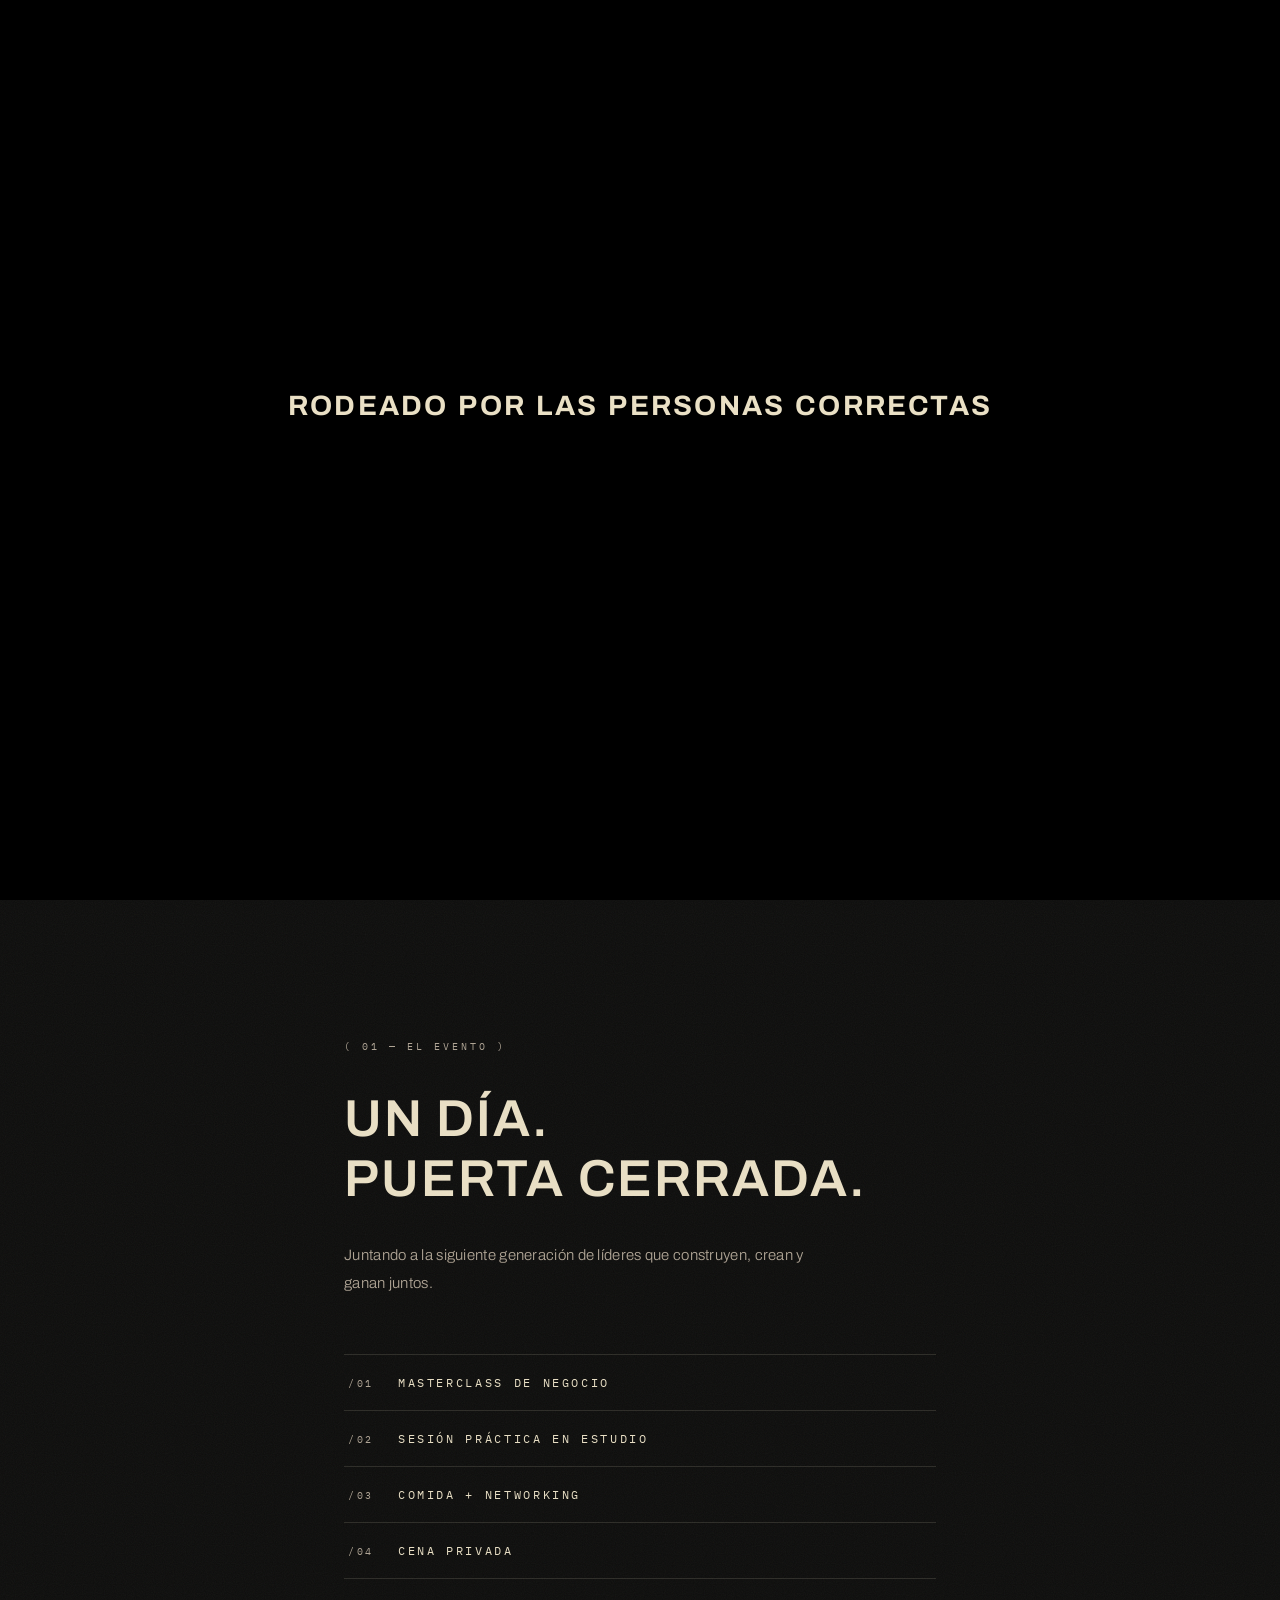
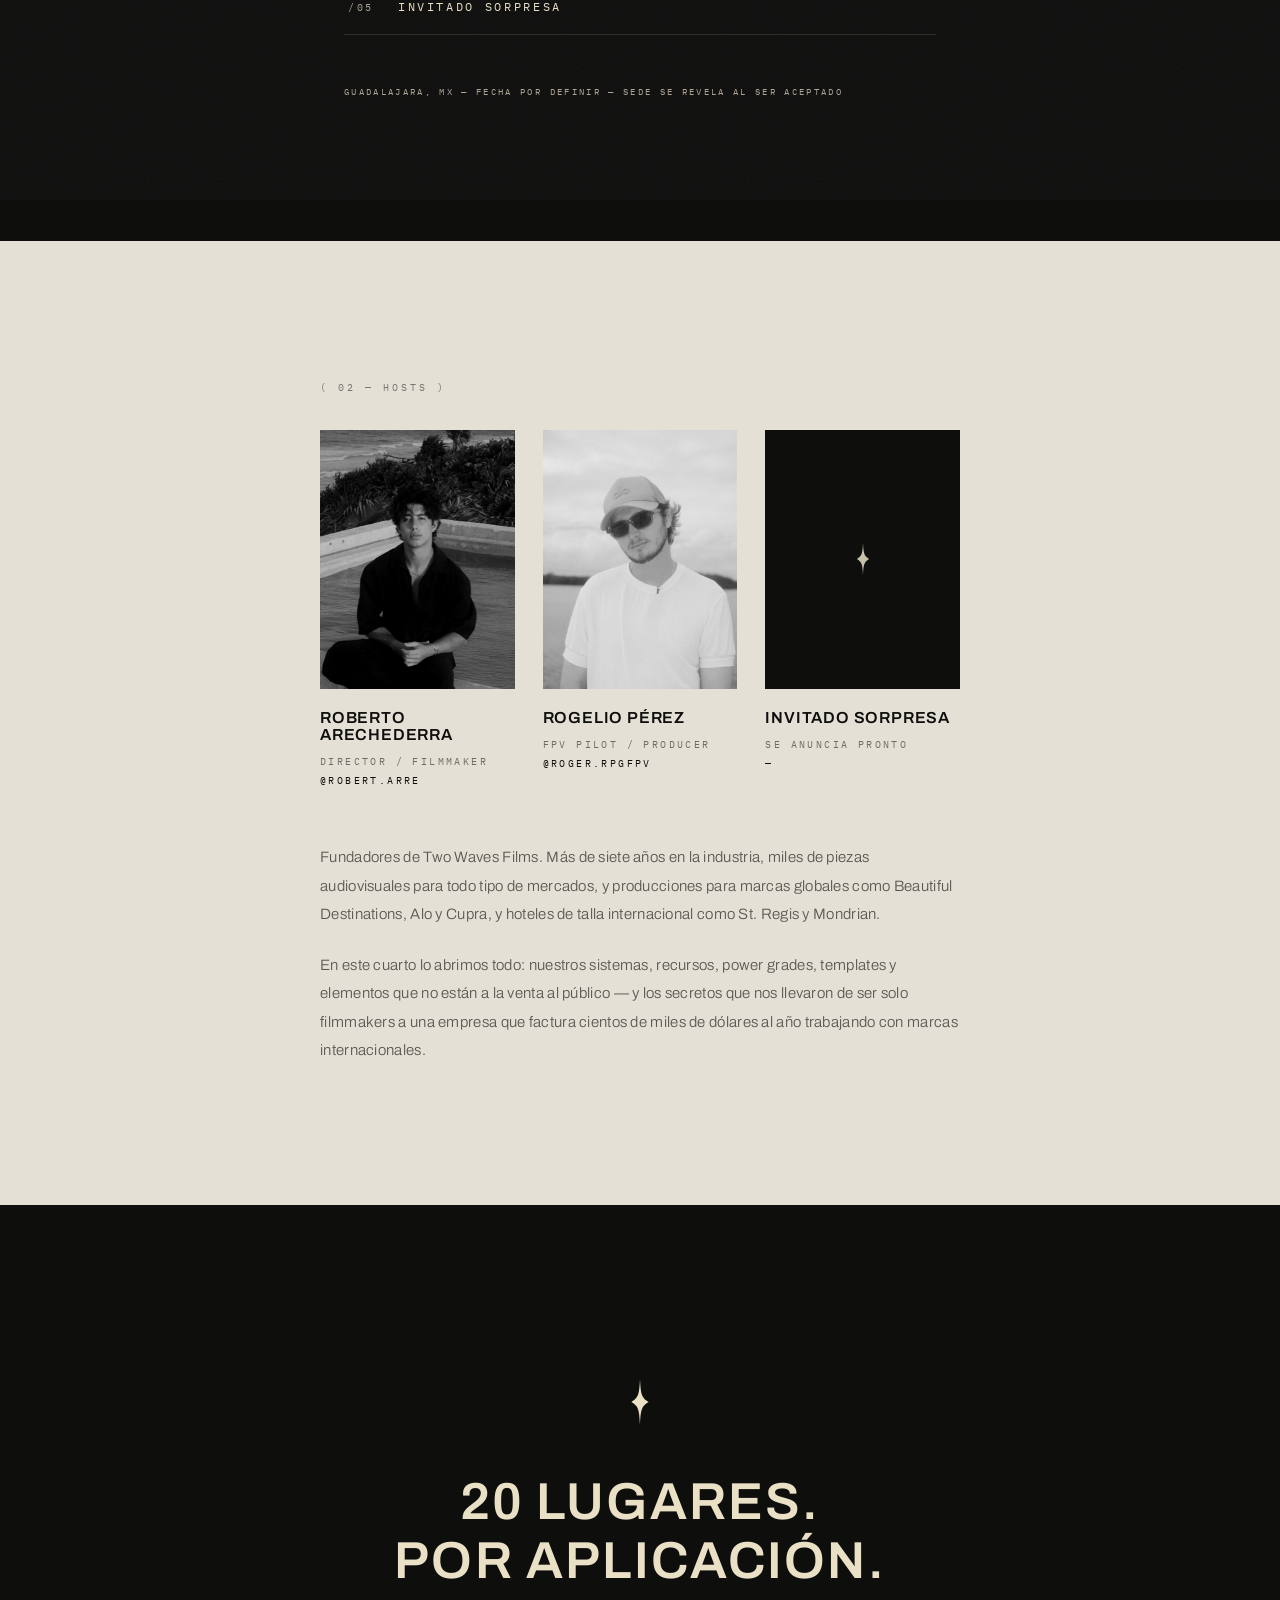
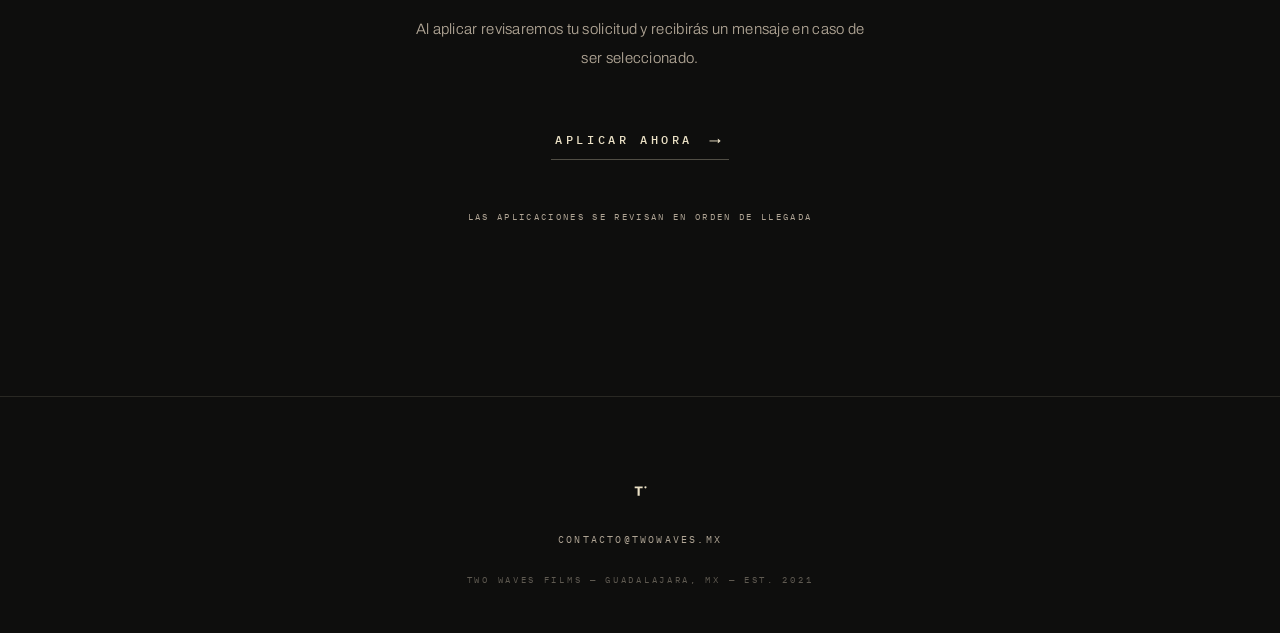
==== commit 2aeece0c: "Intro en español, línea por línea: entra, se lee, se borra; la última se queda y aparece ENTRAR; tex" ====
--- a/index.html
+++ b/index.html
@@ -18,9 +18,11 @@
   <!-- ══════════ PANTALLA DE CARGA ══════════ -->
   <div id="loader">
     <div class="loader-intro">
-      <p class="intro-linea">ONE DAY OF GREAT VALUE</p>
-      <p class="intro-linea">SURROUNDED BY THE RIGHT PEOPLE</p>
-      <p class="intro-linea">HAS THE POTENTIAL TO CHANGE YOUR LIFE.</p>
+      <div class="intro-lineas">
+        <p class="intro-linea">UN DÍA DE ALTO VALOR</p>
+        <p class="intro-linea">RODEADO POR LAS PERSONAS CORRECTAS</p>
+        <p class="intro-linea">TIENE EL POTENCIAL DE CAMBIAR TU VIDA.</p>
+      </div>
       <button type="button" class="intro-btn" id="intro-btn">ENTRAR <span class="flecha">→</span></button>
     </div>
     <div class="loader-glyphs">
--- a/css/estilo.css
+++ b/css/estilo.css
@@ -65,13 +65,34 @@
   pointer-events: none;
 }
 
+/* las líneas viven encimadas: entra una, se borra, entra la siguiente */
+.intro-lineas {
+  position: relative;
+  width: 100%;
+  min-height: 3.2em;
+  font-size: clamp(18px, 3.2vw, 28px);
+}
+
 .intro-linea {
-  font-family: var(--sans);
-  font-size: clamp(15px, 2.6vw, 22px);
+  position: absolute;
+  inset: 0;
+  display: flex;
+  align-items: center;
+  justify-content: center;
+  flex-wrap: wrap;
+  column-gap: 0.35em;
+  font-family: var(--sans);
+  font-size: inherit;
   font-weight: 700;
   letter-spacing: 0.08em;
-  line-height: 1.4;
-  color: var(--hueso);
+  line-height: 1.35;
+  color: var(--hueso);
+  transition: opacity 0.5s ease, filter 0.5s ease;
+}
+
+.intro-linea.fuera {
+  opacity: 0;
+  filter: blur(7px);
 }
 
 /* cada palabra sube y se enfoca, en cascada (estilo 982x) */
@@ -80,6 +101,9 @@
   opacity: 0;
   transform: translateY(0.7em);
   filter: blur(8px);
+}
+
+.intro-linea.activa .palabra {
   animation: palabraEntra 0.9s cubic-bezier(0.22, 1, 0.36, 1) forwards;
   animation-delay: var(--d);
 }
@@ -89,7 +113,7 @@
 }
 
 .intro-btn {
-  margin-top: 38px;
+  margin-top: 44px;
   display: inline-flex;
   align-items: center;
   gap: 16px;
@@ -105,9 +129,14 @@
   cursor: pointer;
   opacity: 0;
   transform: translateY(10px);
+  filter: blur(8px);
+  pointer-events: none;
   transition: border-color 0.4s ease, letter-spacing 0.4s ease;
+}
+
+.intro-btn.visible {
+  pointer-events: auto;
   animation: palabraEntra 1s cubic-bezier(0.22, 1, 0.36, 1) forwards;
-  animation-delay: var(--d, 2.6s);
 }
 
 .intro-btn .flecha {
@@ -204,8 +233,11 @@
 @media (prefers-reduced-motion: reduce) {
   .reveal { opacity: 1; transform: none; transition: none; }
   .grain { animation: none; }
+  .intro-lineas { min-height: auto; display: flex; flex-direction: column; gap: 14px; }
+  .intro-linea { position: static; }
+  .intro-linea.fuera { opacity: 1; filter: none; }
   .intro-linea .palabra,
-  .intro-btn { animation: none; opacity: 1; transform: none; filter: none; }
+  .intro-btn { animation: none; opacity: 1; transform: none; filter: none; pointer-events: auto; }
 }
 
 /* ══════════ HERO ══════════ */
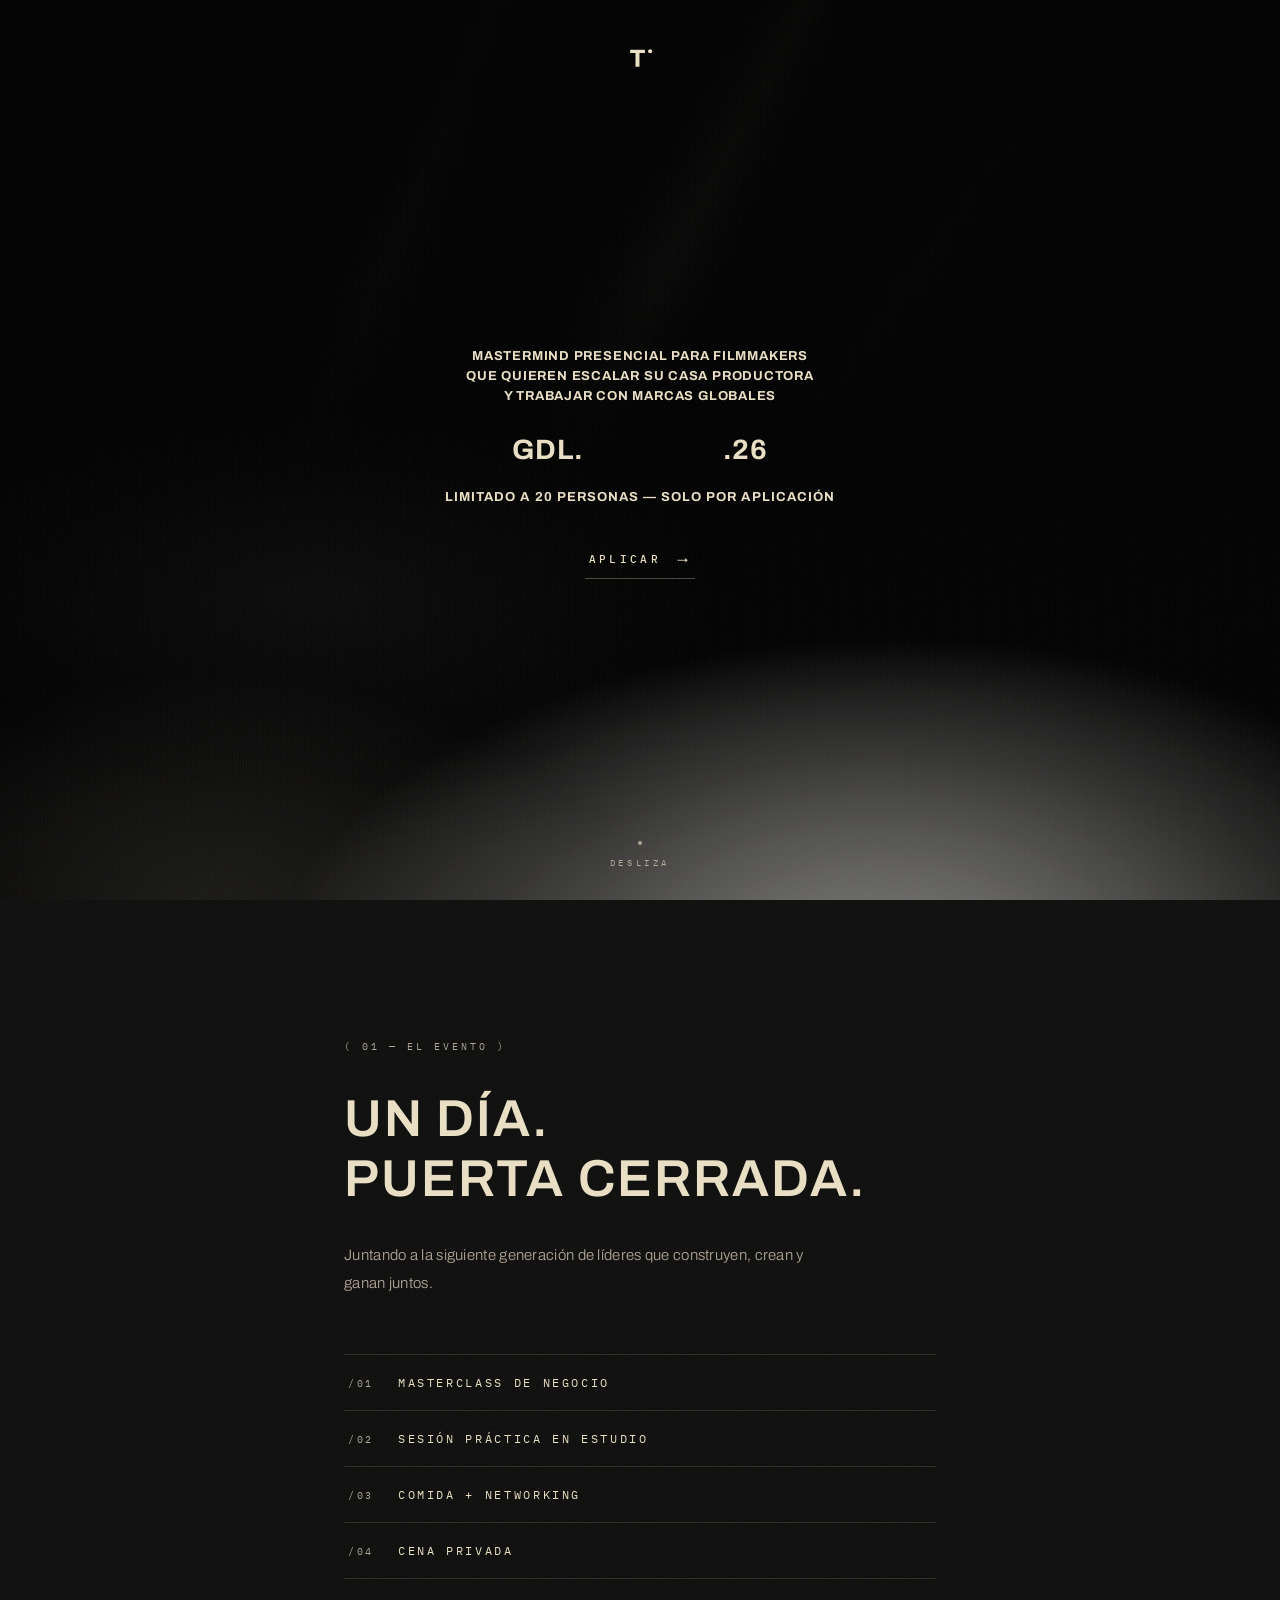
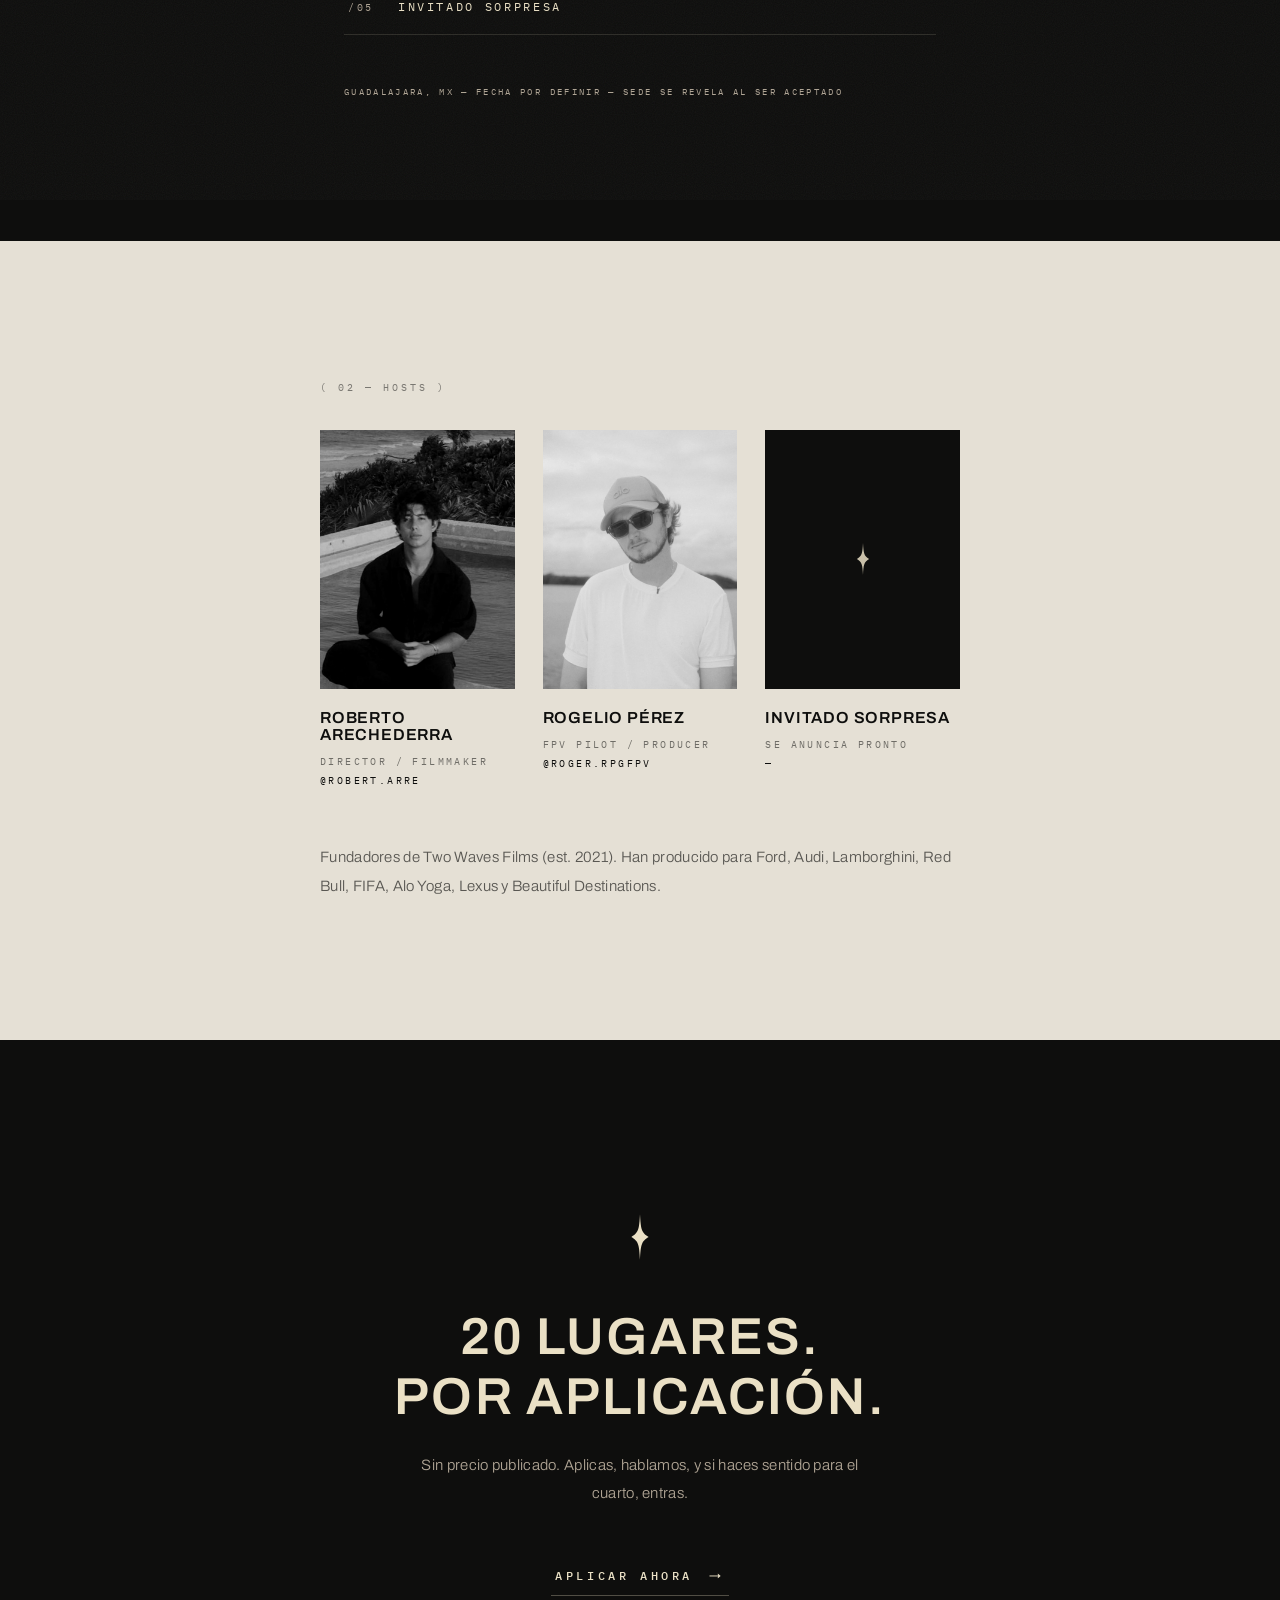
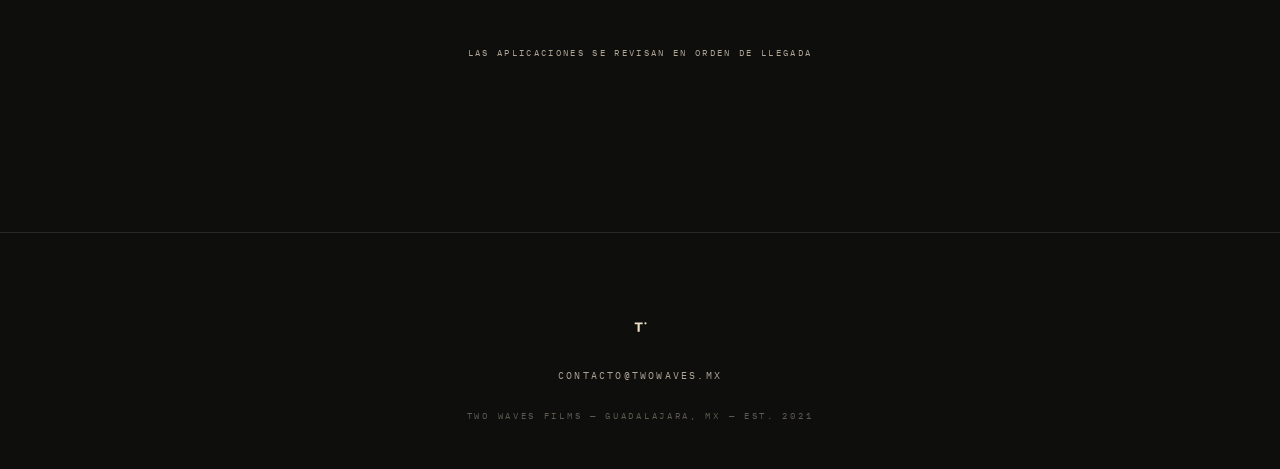
==== commit 45b82ddd: "Usar versión de la otra Mac (respaldo-esta-mac) por decisión del usuario Reemplaza intro animada + f" ====
--- a/index.html
+++ b/index.html
@@ -16,15 +16,7 @@
 <body>
 
   <!-- ══════════ PANTALLA DE CARGA ══════════ -->
-  <div id="loader">
-    <div class="loader-intro">
-      <div class="intro-lineas">
-        <p class="intro-linea">UN DÍA DE ALTO VALOR</p>
-        <p class="intro-linea">RODEADO POR LAS PERSONAS CORRECTAS</p>
-        <p class="intro-linea">TIENE EL POTENCIAL DE CAMBIAR TU VIDA.</p>
-      </div>
-      <button type="button" class="intro-btn" id="intro-btn">ENTRAR <span class="flecha">→</span></button>
-    </div>
+  <div id="loader" aria-hidden="true">
     <div class="loader-glyphs">
       <!-- T· isotipo -->
       <svg class="glyph" viewBox="0 0 100 100" fill="none">
@@ -47,6 +39,7 @@
         <circle cx="50" cy="24" r="3" fill="currentColor"/>
       </svg>
     </div>
+    <div class="loader-line"></div>
   </div>
 
   <!-- ══════════ GRANO ══════════ -->
@@ -136,19 +129,9 @@
       </div>
     </div>
     <p class="parrafo reveal">
-      Fundadores de Two Waves Films. Más de siete años en la
-      industria, miles de piezas audiovisuales para todo tipo
-      de mercados, y producciones para marcas globales como
-      Beautiful Destinations, Alo y Cupra, y hoteles de talla
-      internacional como St.&nbsp;Regis y Mondrian.
-    </p>
-    <p class="parrafo reveal">
-      En este cuarto lo abrimos todo: nuestros sistemas,
-      recursos, power grades, templates y elementos que no
-      están a la venta al público — y los secretos que nos
-      llevaron de ser solo filmmakers a una empresa que
-      factura cientos de miles de dólares al año trabajando
-      con marcas internacionales.
+      Fundadores de Two Waves Films (est. 2021).
+      Han producido para Ford, Audi, Lamborghini, Red Bull,
+      FIFA, Alo Yoga, Lexus y Beautiful Destinations.
     </p>
   </section>
 
@@ -159,8 +142,8 @@
     </svg>
     <h2 class="titulo reveal">20 LUGARES.<br />POR APLICACIÓN.</h2>
     <p class="parrafo centrado reveal">
-      Al aplicar revisaremos tu solicitud y recibirás un
-      mensaje en caso de ser seleccionado.
+      Sin precio publicado. Aplicas, hablamos, y si haces
+      sentido para el cuarto, entras.
     </p>
     <a class="btn-linea grande reveal" href="#" data-typeform>APLICAR AHORA <span class="flecha">→</span></a>
     <p class="nota reveal">LAS APLICACIONES SE REVISAN EN ORDEN DE LLEGADA</p>
--- a/css/estilo.css
+++ b/css/estilo.css
@@ -44,128 +44,18 @@
 
 #loader.fuera { opacity: 0; visibility: hidden; }
 
-/* ── fase 1: intro de texto ── */
-
-.loader-intro {
-  position: absolute;
-  inset: 0;
-  display: flex;
-  flex-direction: column;
-  align-items: center;
-  justify-content: center;
-  gap: 18px;
-  padding: 24px;
-  text-align: center;
-  transition: opacity 0.6s ease, filter 0.6s ease;
-}
-
-.loader-intro.fuera {
-  opacity: 0;
-  filter: blur(6px);
-  pointer-events: none;
-}
-
-/* las líneas viven encimadas: entra una, se borra, entra la siguiente */
-.intro-lineas {
-  position: relative;
-  width: 100%;
-  min-height: 3.2em;
-  font-size: clamp(18px, 3.2vw, 28px);
-}
-
-.intro-linea {
-  position: absolute;
-  inset: 0;
-  display: flex;
-  align-items: center;
-  justify-content: center;
-  flex-wrap: wrap;
-  column-gap: 0.35em;
-  font-family: var(--sans);
-  font-size: inherit;
-  font-weight: 700;
-  letter-spacing: 0.08em;
-  line-height: 1.35;
-  color: var(--hueso);
-  transition: opacity 0.5s ease, filter 0.5s ease;
-}
-
-.intro-linea.fuera {
-  opacity: 0;
-  filter: blur(7px);
-}
-
-/* cada palabra sube y se enfoca, en cascada (estilo 982x) */
-.intro-linea .palabra {
-  display: inline-block;
-  opacity: 0;
-  transform: translateY(0.7em);
-  filter: blur(8px);
-}
-
-.intro-linea.activa .palabra {
-  animation: palabraEntra 0.9s cubic-bezier(0.22, 1, 0.36, 1) forwards;
-  animation-delay: var(--d);
-}
-
-@keyframes palabraEntra {
-  to { opacity: 1; transform: translateY(0); filter: blur(0); }
-}
-
-.intro-btn {
-  margin-top: 44px;
-  display: inline-flex;
-  align-items: center;
-  gap: 16px;
-  padding: 0 4px 12px;
-  border: none;
-  border-bottom: 1px solid rgba(234, 224, 197, 0.3);
-  font-family: var(--mono);
-  font-size: 11px;
-  font-weight: 500;
-  letter-spacing: 0.3em;
-  color: var(--hueso);
-  background: transparent;
-  cursor: pointer;
-  opacity: 0;
-  transform: translateY(10px);
-  filter: blur(8px);
-  pointer-events: none;
-  transition: border-color 0.4s ease, letter-spacing 0.4s ease;
-}
-
-.intro-btn.visible {
-  pointer-events: auto;
-  animation: palabraEntra 1s cubic-bezier(0.22, 1, 0.36, 1) forwards;
-}
-
-.intro-btn .flecha {
-  font-family: var(--sans);
-  transition: transform 0.4s cubic-bezier(0.22, 1, 0.36, 1);
-}
-
-.intro-btn:hover {
-  border-bottom-color: var(--hueso);
-  letter-spacing: 0.38em;
-}
-
-.intro-btn:hover .flecha { transform: translateX(6px); }
-
-/* ── fase 2: logos ── */
-
 .loader-glyphs {
   position: relative;
   width: 88px;
   height: 88px;
   color: var(--hueso);
-  opacity: 0;
-  transform: scale(0.9);
+  animation: loaderEntra 0.6s cubic-bezier(0.22, 1, 0.36, 1) both;
   transition: opacity 0.5s ease, transform 0.6s cubic-bezier(0.22, 1, 0.36, 1);
 }
 
-#loader.fase-logos .loader-glyphs {
-  opacity: 1;
-  transform: scale(1);
+@keyframes loaderEntra {
+  from { opacity: 0; transform: scale(0.9); }
+  to { opacity: 1; transform: scale(1); }
 }
 
 #loader.fuera .loader-glyphs {
@@ -188,6 +78,32 @@
   transform: scale(1);
 }
 
+.loader-line {
+  position: absolute;
+  bottom: 18vh;
+  left: 50%;
+  transform: translateX(-50%);
+  width: 64px;
+  height: 1px;
+  background: rgba(234, 224, 197, 0.08);
+  overflow: hidden;
+  transition: opacity 0.4s ease;
+}
+
+#loader.fuera .loader-line { opacity: 0; }
+
+.loader-line::after {
+  content: "";
+  position: absolute;
+  inset: 0;
+  background: rgba(234, 224, 197, 0.55);
+  transform: scaleX(0);
+  transform-origin: left;
+  animation: cargar 1.1s cubic-bezier(0.65, 0, 0.35, 1) forwards;
+}
+
+@keyframes cargar { to { transform: scaleX(1); } }
+
 /* ══════════ GRANO CINEMATOGRÁFICO ══════════ */
 
 .grain {
@@ -233,11 +149,6 @@
 @media (prefers-reduced-motion: reduce) {
   .reveal { opacity: 1; transform: none; transition: none; }
   .grain { animation: none; }
-  .intro-lineas { min-height: auto; display: flex; flex-direction: column; gap: 14px; }
-  .intro-linea { position: static; }
-  .intro-linea.fuera { opacity: 1; filter: none; }
-  .intro-linea .palabra,
-  .intro-btn { animation: none; opacity: 1; transform: none; filter: none; pointer-events: auto; }
 }
 
 /* ══════════ HERO ══════════ */
@@ -444,8 +355,6 @@
 
 .parrafo.centrado { margin: 0 auto 12px; }
 
-.parrafo + .parrafo { margin-top: 22px; }
-
 .lista-mono {
   list-style: none;
   margin-top: 56px;
@@ -623,239 +532,75 @@
   margin-bottom: 64px;
 }
 
-/* ── FLUJO TIPO TYPEFORM ── */
-
-.flujo {
+.form {
   width: 100%;
-  position: relative;
+  display: flex;
+  flex-direction: column;
+  gap: 40px;
   text-align: left;
 }
 
-.flujo-barra {
-  width: 100%;
-  height: 1px;
-  background: rgba(234, 224, 197, 0.12);
-  margin-bottom: 64px;
-  overflow: hidden;
-}
-
-.flujo-fill {
-  display: block;
-  height: 100%;
-  width: 14.28%;
-  background: var(--hueso);
-  transition: width 0.6s cubic-bezier(0.22, 1, 0.36, 1);
-}
-
-.paso {
-  display: none;
-  flex-direction: column;
-  gap: 18px;
-}
-
-.paso.activa {
-  display: flex;
-  animation: pasoEntra 0.55s cubic-bezier(0.22, 1, 0.36, 1) both;
-}
-
-@keyframes pasoEntra {
-  from { opacity: 0; transform: translateY(16px); }
-  to { opacity: 1; transform: translateY(0); }
-}
-
-.paso-num {
-  font-family: var(--mono);
-  font-size: 10px;
-  letter-spacing: 0.3em;
-  color: var(--greige);
-}
-
-.paso-num .paso-i { color: var(--hueso); }
-
-.paso-preg {
-  font-family: var(--sans);
-  font-size: clamp(20px, 4.4vw, 29px);
-  font-weight: 500;
-  line-height: 1.3;
-  letter-spacing: 0.01em;
-  color: var(--hueso);
-}
-
-.opcional {
-  font-family: var(--mono);
-  font-size: 11px;
-  font-weight: 400;
-  letter-spacing: 0.18em;
-  color: var(--greige);
-  white-space: nowrap;
-}
-
-.paso input,
-.paso textarea,
-.paso .lada {
+.campo {
+  display: flex;
+  flex-direction: column;
+  gap: 12px;
+}
+
+.campo label {
+  font-family: var(--mono);
+  font-size: 9px;
+  letter-spacing: 0.26em;
+  color: var(--greige);
+}
+
+.campo input,
+.campo textarea {
   background: transparent;
   border: none;
   border-bottom: 1px solid rgba(234, 224, 197, 0.22);
-  padding: 12px 2px;
-  font-family: var(--sans);
-  font-size: 17px;
+  padding: 10px 2px;
+  font-family: var(--sans);
+  font-size: 15px;
   font-weight: 300;
-  letter-spacing: 0.02em;
+  letter-spacing: 0.03em;
   color: var(--hueso);
   border-radius: 0;
   resize: none;
-  width: 100%;
   transition: border-color 0.4s ease;
 }
 
-.paso input::placeholder,
-.paso textarea::placeholder {
-  color: rgba(176, 165, 149, 0.45);
-}
-
-.paso input:focus,
-.paso textarea:focus,
-.paso .lada:focus {
+.campo input:focus,
+.campo textarea:focus {
   outline: none;
   border-bottom-color: var(--hueso);
 }
 
-.paso .invalido { border-bottom-color: var(--rojo); }
-
-/* teléfono: lada + número */
-.campo-tel {
-  display: flex;
-  gap: 14px;
-  align-items: flex-end;
-}
-
-.paso .lada {
-  width: auto;
-  min-width: 104px;
-  flex: 0 0 auto;
-  font-family: var(--mono);
-  font-size: 15px;
-  letter-spacing: 0.04em;
-  -webkit-appearance: none;
-  appearance: none;
-  cursor: pointer;
-  background-image: url("data:image/svg+xml,%3Csvg xmlns='http://www.w3.org/2000/svg' width='10' height='6' viewBox='0 0 10 6'%3E%3Cpath d='M1 1l4 4 4-4' stroke='%23b0a595' stroke-width='1.4' fill='none' stroke-linecap='round'/%3E%3C/svg%3E");
-  background-repeat: no-repeat;
-  background-position: right 2px center;
-  padding-right: 22px;
-}
-
-.paso .lada option {
-  background: var(--fondo);
-  color: var(--hueso);
-}
-
-.paso .campo-tel input { flex: 1 1 auto; }
-
-.paso-ayuda {
-  font-family: var(--mono);
-  font-size: 10px;
-  letter-spacing: 0.14em;
-  line-height: 1.7;
-  color: var(--greige);
-  margin-top: -6px;
-}
-
-.paso-nav {
-  display: flex;
-  align-items: center;
-  justify-content: space-between;
-  gap: 20px;
-  margin-top: 26px;
-}
-
-.paso-nav .btn-linea { margin-top: 0; }
-
-.btn-atras {
-  border: none;
-  background: transparent;
-  font-family: var(--mono);
-  font-size: 10px;
-  letter-spacing: 0.26em;
-  color: var(--greige);
-  cursor: pointer;
-  padding: 4px 0;
-  transition: color 0.3s ease;
-}
-
-.btn-atras:hover { color: var(--hueso); }
-.btn-atras[hidden] { display: none; }
-
-.paso-nav .btn-linea[data-siguiente],
-.paso-nav button[type="submit"] { margin-left: auto; }
-
-.btn-linea:disabled { opacity: 0.4; pointer-events: none; }
-
-.flujo .nota {
-  margin-top: 24px;
+.form .btn-linea {
+  align-self: center;
+  margin-top: 16px;
+}
+
+.form .btn-linea:disabled {
+  opacity: 0.4;
+  pointer-events: none;
+}
+
+.form .nota {
+  margin-top: 8px;
   text-align: center;
   min-height: 1em;
 }
 
-/* ── POP-UP DE GRACIAS ── */
-
-.modal-gracias {
-  position: fixed;
-  inset: 0;
-  z-index: 200;
-  display: flex;
-  align-items: center;
-  justify-content: center;
-  padding: 32px;
-  background: rgba(6, 6, 5, 0.92);
-  -webkit-backdrop-filter: blur(6px);
-  backdrop-filter: blur(6px);
-  opacity: 0;
-  transition: opacity 0.6s cubic-bezier(0.22, 1, 0.36, 1);
-}
-
-.modal-gracias.abierto { opacity: 1; }
-.modal-gracias[hidden] { display: none; }
-
-.modal-inner {
-  display: flex;
-  flex-direction: column;
-  align-items: center;
-  text-align: center;
-  max-width: 420px;
-}
-
-.modal-glyphs {
-  position: relative;
-  width: 76px;
-  height: 76px;
-  color: var(--hueso);
-  margin-bottom: 40px;
-}
-
-.modal-inner .titulo {
-  font-size: clamp(26px, 6vw, 40px);
-  margin-bottom: 20px;
-}
-
-.modal-inner .aplicar-intro { margin-bottom: 36px; }
-
-.volver-final {
-  font-family: var(--mono);
-  font-size: 10px;
-  letter-spacing: 0.26em;
-  color: var(--greige);
-  text-decoration: none;
-  border-bottom: 1px solid transparent;
-  padding-bottom: 4px;
-  transition: color 0.3s ease, border-color 0.3s ease;
-}
-
-.volver-final:hover { color: var(--hueso); border-bottom-color: rgba(234, 224, 197, 0.4); }
-
-@media (max-width: 420px) {
-  .paso .lada { min-width: 92px; }
-}
+.exito {
+  display: flex;
+  flex-direction: column;
+  align-items: center;
+  padding-top: 40px;
+}
+
+.exito .destello { margin-bottom: 32px; }
+
+.exito .aplicar-intro { margin-bottom: 0; }
 
 .pagina-aplicar .footer { border-top: none; }
 
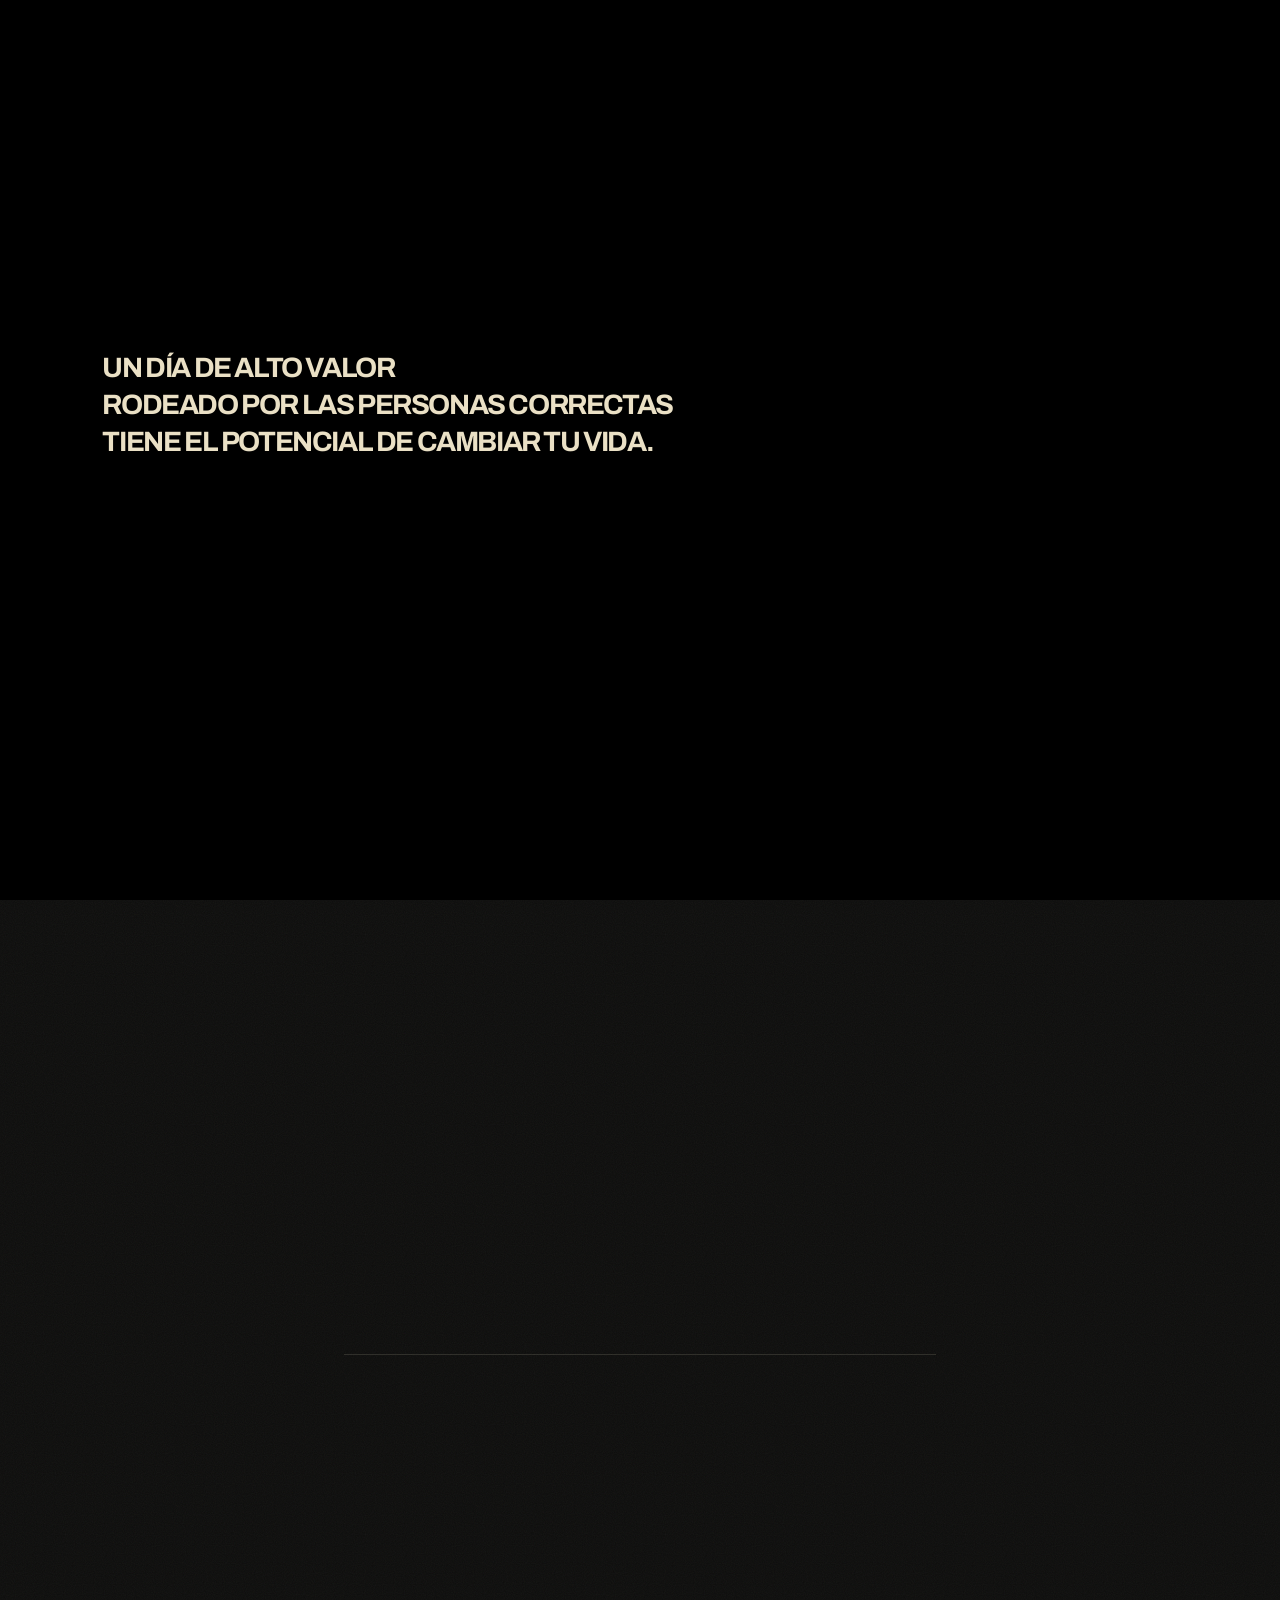
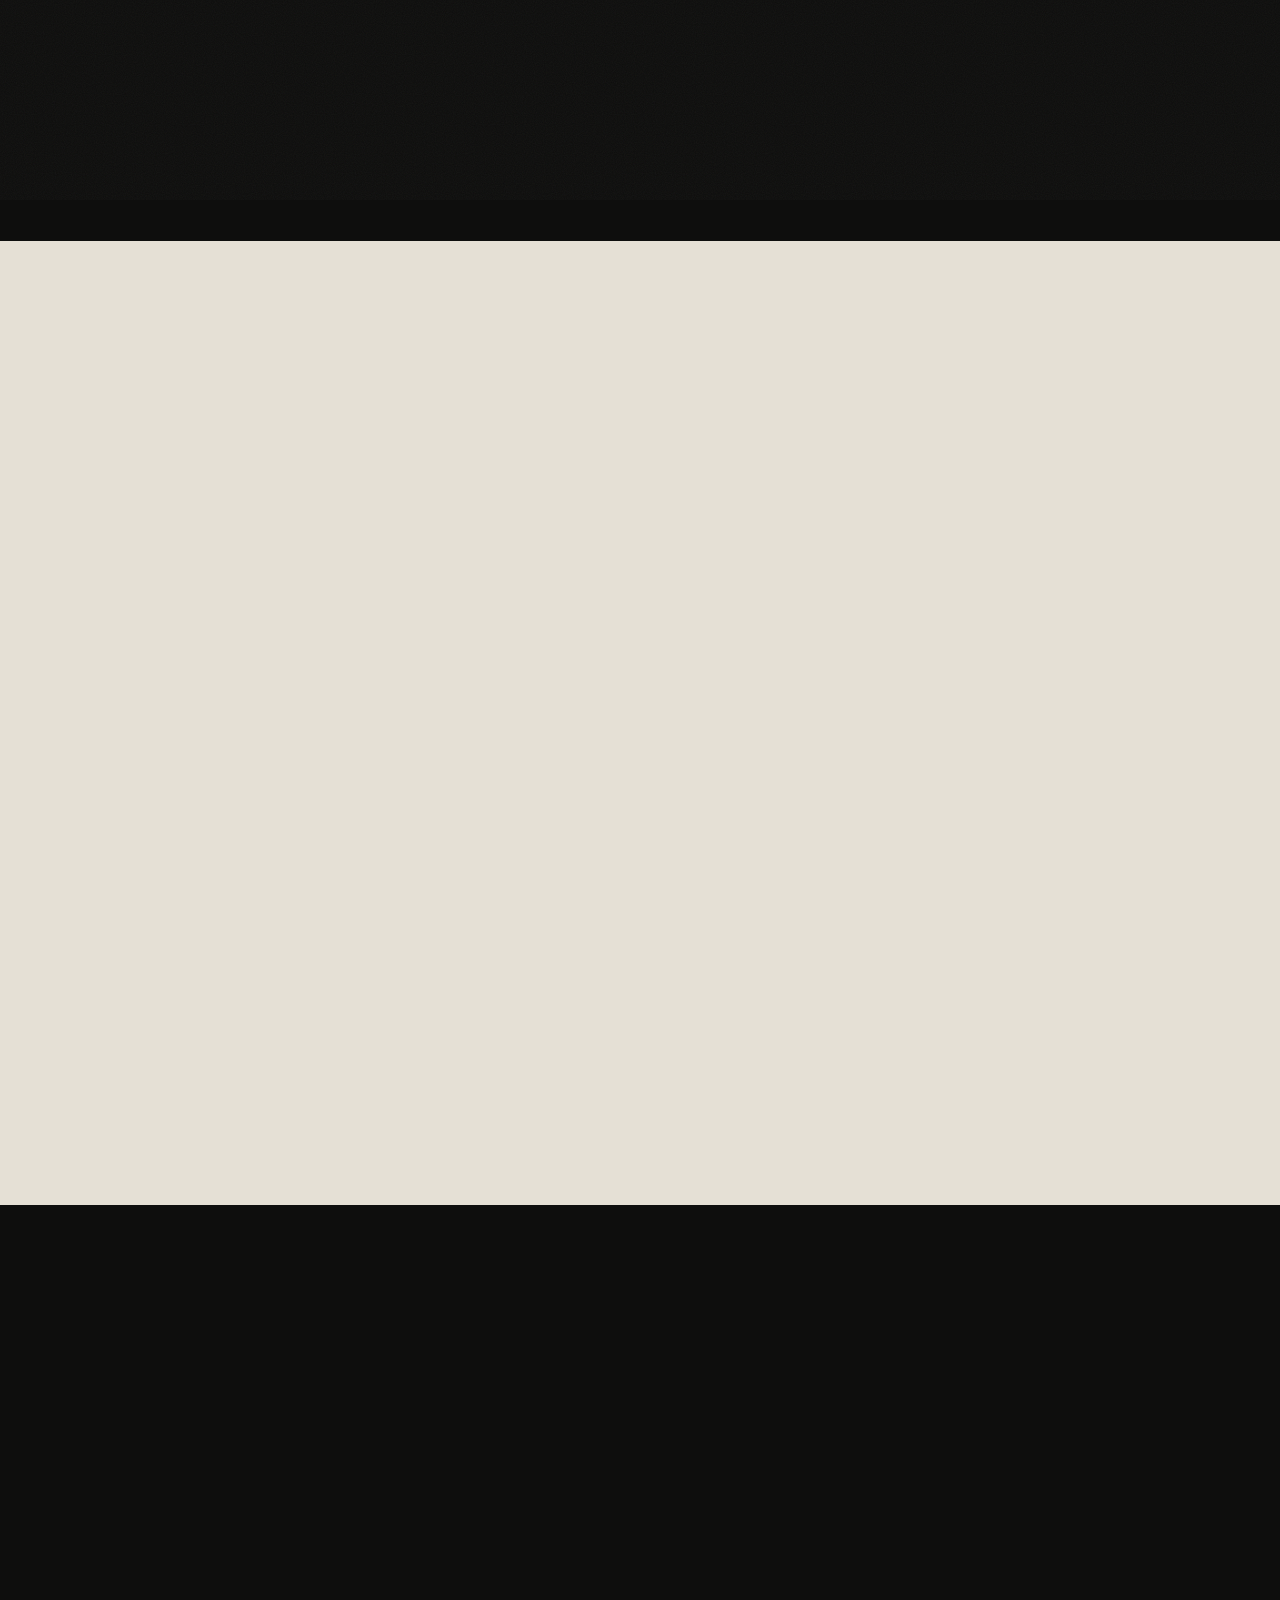
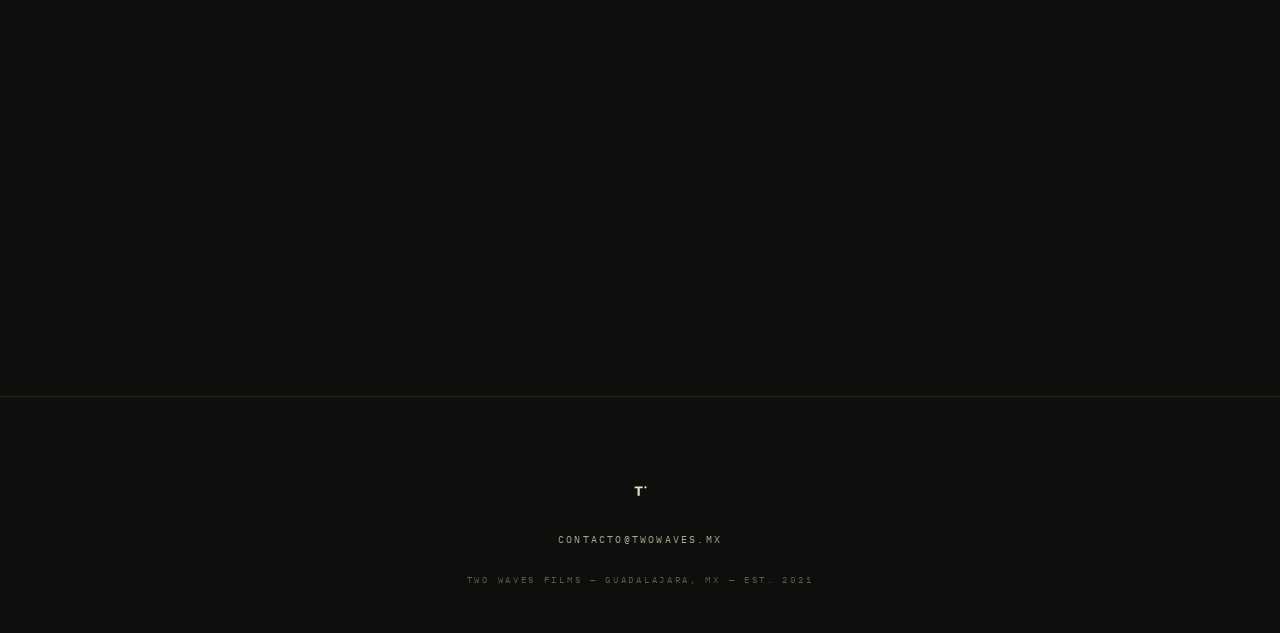
==== commit ce00ace4: "Revert "Usar versión de la otra Mac (respaldo-esta-mac) por decisión del usuario" This reverts commi" ====
--- a/index.html
+++ b/index.html
@@ -16,7 +16,15 @@
 <body>
 
   <!-- ══════════ PANTALLA DE CARGA ══════════ -->
-  <div id="loader" aria-hidden="true">
+  <div id="loader">
+    <div class="loader-intro">
+      <div class="intro-lineas">
+        <p class="intro-linea">UN DÍA DE ALTO VALOR</p>
+        <p class="intro-linea">RODEADO POR LAS PERSONAS CORRECTAS</p>
+        <p class="intro-linea">TIENE EL POTENCIAL DE CAMBIAR TU VIDA.</p>
+      </div>
+      <button type="button" class="intro-btn" id="intro-btn">ENTRAR <span class="flecha">→</span></button>
+    </div>
     <div class="loader-glyphs">
       <!-- T· isotipo -->
       <svg class="glyph" viewBox="0 0 100 100" fill="none">
@@ -39,7 +47,6 @@
         <circle cx="50" cy="24" r="3" fill="currentColor"/>
       </svg>
     </div>
-    <div class="loader-line"></div>
   </div>
 
   <!-- ══════════ GRANO ══════════ -->
@@ -129,9 +136,19 @@
       </div>
     </div>
     <p class="parrafo reveal">
-      Fundadores de Two Waves Films (est. 2021).
-      Han producido para Ford, Audi, Lamborghini, Red Bull,
-      FIFA, Alo Yoga, Lexus y Beautiful Destinations.
+      Fundadores de Two Waves Films. Más de siete años en la
+      industria, miles de piezas audiovisuales para todo tipo
+      de mercados, y producciones para marcas globales como
+      Beautiful Destinations, Alo y Cupra, y hoteles de talla
+      internacional como St.&nbsp;Regis y Mondrian.
+    </p>
+    <p class="parrafo reveal">
+      En este cuarto lo abrimos todo: nuestros sistemas,
+      recursos, power grades, templates y elementos que no
+      están a la venta al público — y los secretos que nos
+      llevaron de ser solo filmmakers a una empresa que
+      factura cientos de miles de dólares al año trabajando
+      con marcas internacionales.
     </p>
   </section>
 
@@ -142,8 +159,8 @@
     </svg>
     <h2 class="titulo reveal">20 LUGARES.<br />POR APLICACIÓN.</h2>
     <p class="parrafo centrado reveal">
-      Sin precio publicado. Aplicas, hablamos, y si haces
-      sentido para el cuarto, entras.
+      Al aplicar revisaremos tu solicitud y recibirás un
+      mensaje en caso de ser seleccionado.
     </p>
     <a class="btn-linea grande reveal" href="#" data-typeform>APLICAR AHORA <span class="flecha">→</span></a>
     <p class="nota reveal">LAS APLICACIONES SE REVISAN EN ORDEN DE LLEGADA</p>
--- a/css/estilo.css
+++ b/css/estilo.css
@@ -44,18 +44,121 @@
 
 #loader.fuera { opacity: 0; visibility: hidden; }
 
+/* ── fase 1: intro de texto ── */
+
+.loader-intro {
+  position: absolute;
+  inset: 0;
+  display: flex;
+  flex-direction: column;
+  align-items: flex-start;
+  justify-content: center;
+  gap: 18px;
+  padding: 24px 8vw;
+  text-align: left;
+  transition: opacity 0.6s ease, filter 0.6s ease;
+}
+
+.loader-intro.fuera {
+  opacity: 0;
+  filter: blur(6px);
+  pointer-events: none;
+}
+
+/* las líneas se apilan: entra una, luego la de abajo, y todas se quedan.
+   tipografía calcada del bloque de 982x: 28px / 700 / -0.05em / 110% */
+.intro-lineas {
+  display: flex;
+  flex-direction: column;
+  gap: 6px;
+  width: 100%;
+  font-size: clamp(21px, 3.2vw, 28px);
+}
+
+.intro-linea {
+  display: flex;
+  justify-content: flex-start;
+  flex-wrap: wrap;
+  column-gap: 0.26em;
+  font-family: var(--sans);
+  font-size: inherit;
+  font-weight: 700;
+  letter-spacing: -0.05em;
+  line-height: 1.1;
+  color: var(--hueso);
+}
+
+/* cada palabra sube y se enfoca, en cascada (estilo 982x) */
+.intro-linea .palabra {
+  display: inline-block;
+  opacity: 0;
+  transform: translateY(0.7em);
+  filter: blur(8px);
+}
+
+.intro-linea.activa .palabra {
+  animation: palabraEntra 0.9s cubic-bezier(0.22, 1, 0.36, 1) forwards;
+  animation-delay: var(--d);
+}
+
+@keyframes palabraEntra {
+  to { opacity: 1; transform: translateY(0); filter: blur(0); }
+}
+
+.intro-btn {
+  margin-top: 44px;
+  display: inline-flex;
+  align-items: center;
+  gap: 16px;
+  padding: 0 4px 12px;
+  border: none;
+  border-bottom: 1px solid rgba(234, 224, 197, 0.3);
+  font-family: var(--mono);
+  font-size: 11px;
+  font-weight: 500;
+  letter-spacing: 0.3em;
+  color: var(--hueso);
+  background: transparent;
+  cursor: pointer;
+  opacity: 0;
+  transform: translateY(10px);
+  filter: blur(8px);
+  pointer-events: none;
+  transition: border-color 0.4s ease, letter-spacing 0.4s ease;
+}
+
+.intro-btn.visible {
+  pointer-events: auto;
+  animation: palabraEntra 1s cubic-bezier(0.22, 1, 0.36, 1) forwards;
+}
+
+.intro-btn .flecha {
+  font-family: var(--sans);
+  transition: transform 0.4s cubic-bezier(0.22, 1, 0.36, 1);
+}
+
+.intro-btn:hover {
+  border-bottom-color: var(--hueso);
+  letter-spacing: 0.38em;
+}
+
+.intro-btn:hover .flecha { transform: translateX(6px); }
+
+/* ── fase 2: logos ── */
+
 .loader-glyphs {
   position: relative;
   width: 88px;
   height: 88px;
   color: var(--hueso);
-  animation: loaderEntra 0.6s cubic-bezier(0.22, 1, 0.36, 1) both;
+  opacity: 0;
+  transform: scale(0.9);
   transition: opacity 0.5s ease, transform 0.6s cubic-bezier(0.22, 1, 0.36, 1);
 }
 
-@keyframes loaderEntra {
-  from { opacity: 0; transform: scale(0.9); }
-  to { opacity: 1; transform: scale(1); }
+#loader.fase-logos .loader-glyphs {
+  opacity: 1;
+  transform: scale(1);
 }
 
 #loader.fuera .loader-glyphs {
@@ -78,32 +181,6 @@
   transform: scale(1);
 }
 
-.loader-line {
-  position: absolute;
-  bottom: 18vh;
-  left: 50%;
-  transform: translateX(-50%);
-  width: 64px;
-  height: 1px;
-  background: rgba(234, 224, 197, 0.08);
-  overflow: hidden;
-  transition: opacity 0.4s ease;
-}
-
-#loader.fuera .loader-line { opacity: 0; }
-
-.loader-line::after {
-  content: "";
-  position: absolute;
-  inset: 0;
-  background: rgba(234, 224, 197, 0.55);
-  transform: scaleX(0);
-  transform-origin: left;
-  animation: cargar 1.1s cubic-bezier(0.65, 0, 0.35, 1) forwards;
-}
-
-@keyframes cargar { to { transform: scaleX(1); } }
-
 /* ══════════ GRANO CINEMATOGRÁFICO ══════════ */
 
 .grain {
@@ -149,6 +226,8 @@
 @media (prefers-reduced-motion: reduce) {
   .reveal { opacity: 1; transform: none; transition: none; }
   .grain { animation: none; }
+  .intro-linea .palabra,
+  .intro-btn { animation: none; opacity: 1; transform: none; filter: none; pointer-events: auto; }
 }
 
 /* ══════════ HERO ══════════ */
@@ -355,6 +434,8 @@
 
 .parrafo.centrado { margin: 0 auto 12px; }
 
+.parrafo + .parrafo { margin-top: 22px; }
+
 .lista-mono {
   list-style: none;
   margin-top: 56px;
@@ -532,75 +613,239 @@
   margin-bottom: 64px;
 }
 
-.form {
+/* ── FLUJO TIPO TYPEFORM ── */
+
+.flujo {
   width: 100%;
-  display: flex;
-  flex-direction: column;
-  gap: 40px;
+  position: relative;
   text-align: left;
 }
 
-.campo {
-  display: flex;
-  flex-direction: column;
-  gap: 12px;
-}
-
-.campo label {
-  font-family: var(--mono);
-  font-size: 9px;
-  letter-spacing: 0.26em;
-  color: var(--greige);
-}
-
-.campo input,
-.campo textarea {
+.flujo-barra {
+  width: 100%;
+  height: 1px;
+  background: rgba(234, 224, 197, 0.12);
+  margin-bottom: 64px;
+  overflow: hidden;
+}
+
+.flujo-fill {
+  display: block;
+  height: 100%;
+  width: 14.28%;
+  background: var(--hueso);
+  transition: width 0.6s cubic-bezier(0.22, 1, 0.36, 1);
+}
+
+.paso {
+  display: none;
+  flex-direction: column;
+  gap: 18px;
+}
+
+.paso.activa {
+  display: flex;
+  animation: pasoEntra 0.55s cubic-bezier(0.22, 1, 0.36, 1) both;
+}
+
+@keyframes pasoEntra {
+  from { opacity: 0; transform: translateY(16px); }
+  to { opacity: 1; transform: translateY(0); }
+}
+
+.paso-num {
+  font-family: var(--mono);
+  font-size: 10px;
+  letter-spacing: 0.3em;
+  color: var(--greige);
+}
+
+.paso-num .paso-i { color: var(--hueso); }
+
+.paso-preg {
+  font-family: var(--sans);
+  font-size: clamp(20px, 4.4vw, 29px);
+  font-weight: 500;
+  line-height: 1.3;
+  letter-spacing: 0.01em;
+  color: var(--hueso);
+}
+
+.opcional {
+  font-family: var(--mono);
+  font-size: 11px;
+  font-weight: 400;
+  letter-spacing: 0.18em;
+  color: var(--greige);
+  white-space: nowrap;
+}
+
+.paso input,
+.paso textarea,
+.paso .lada {
   background: transparent;
   border: none;
   border-bottom: 1px solid rgba(234, 224, 197, 0.22);
-  padding: 10px 2px;
-  font-family: var(--sans);
-  font-size: 15px;
+  padding: 12px 2px;
+  font-family: var(--sans);
+  font-size: 17px;
   font-weight: 300;
-  letter-spacing: 0.03em;
+  letter-spacing: 0.02em;
   color: var(--hueso);
   border-radius: 0;
   resize: none;
+  width: 100%;
   transition: border-color 0.4s ease;
 }
 
-.campo input:focus,
-.campo textarea:focus {
+.paso input::placeholder,
+.paso textarea::placeholder {
+  color: rgba(176, 165, 149, 0.45);
+}
+
+.paso input:focus,
+.paso textarea:focus,
+.paso .lada:focus {
   outline: none;
   border-bottom-color: var(--hueso);
 }
 
-.form .btn-linea {
-  align-self: center;
-  margin-top: 16px;
-}
-
-.form .btn-linea:disabled {
-  opacity: 0.4;
-  pointer-events: none;
-}
-
-.form .nota {
-  margin-top: 8px;
+.paso .invalido { border-bottom-color: var(--rojo); }
+
+/* teléfono: lada + número */
+.campo-tel {
+  display: flex;
+  gap: 14px;
+  align-items: flex-end;
+}
+
+.paso .lada {
+  width: auto;
+  min-width: 104px;
+  flex: 0 0 auto;
+  font-family: var(--mono);
+  font-size: 15px;
+  letter-spacing: 0.04em;
+  -webkit-appearance: none;
+  appearance: none;
+  cursor: pointer;
+  background-image: url("data:image/svg+xml,%3Csvg xmlns='http://www.w3.org/2000/svg' width='10' height='6' viewBox='0 0 10 6'%3E%3Cpath d='M1 1l4 4 4-4' stroke='%23b0a595' stroke-width='1.4' fill='none' stroke-linecap='round'/%3E%3C/svg%3E");
+  background-repeat: no-repeat;
+  background-position: right 2px center;
+  padding-right: 22px;
+}
+
+.paso .lada option {
+  background: var(--fondo);
+  color: var(--hueso);
+}
+
+.paso .campo-tel input { flex: 1 1 auto; }
+
+.paso-ayuda {
+  font-family: var(--mono);
+  font-size: 10px;
+  letter-spacing: 0.14em;
+  line-height: 1.7;
+  color: var(--greige);
+  margin-top: -6px;
+}
+
+.paso-nav {
+  display: flex;
+  align-items: center;
+  justify-content: space-between;
+  gap: 20px;
+  margin-top: 26px;
+}
+
+.paso-nav .btn-linea { margin-top: 0; }
+
+.btn-atras {
+  border: none;
+  background: transparent;
+  font-family: var(--mono);
+  font-size: 10px;
+  letter-spacing: 0.26em;
+  color: var(--greige);
+  cursor: pointer;
+  padding: 4px 0;
+  transition: color 0.3s ease;
+}
+
+.btn-atras:hover { color: var(--hueso); }
+.btn-atras[hidden] { display: none; }
+
+.paso-nav .btn-linea[data-siguiente],
+.paso-nav button[type="submit"] { margin-left: auto; }
+
+.btn-linea:disabled { opacity: 0.4; pointer-events: none; }
+
+.flujo .nota {
+  margin-top: 24px;
   text-align: center;
   min-height: 1em;
 }
 
-.exito {
-  display: flex;
-  flex-direction: column;
-  align-items: center;
-  padding-top: 40px;
-}
-
-.exito .destello { margin-bottom: 32px; }
-
-.exito .aplicar-intro { margin-bottom: 0; }
+/* ── POP-UP DE GRACIAS ── */
+
+.modal-gracias {
+  position: fixed;
+  inset: 0;
+  z-index: 200;
+  display: flex;
+  align-items: center;
+  justify-content: center;
+  padding: 32px;
+  background: rgba(6, 6, 5, 0.92);
+  -webkit-backdrop-filter: blur(6px);
+  backdrop-filter: blur(6px);
+  opacity: 0;
+  transition: opacity 0.6s cubic-bezier(0.22, 1, 0.36, 1);
+}
+
+.modal-gracias.abierto { opacity: 1; }
+.modal-gracias[hidden] { display: none; }
+
+.modal-inner {
+  display: flex;
+  flex-direction: column;
+  align-items: center;
+  text-align: center;
+  max-width: 420px;
+}
+
+.modal-glyphs {
+  position: relative;
+  width: 76px;
+  height: 76px;
+  color: var(--hueso);
+  margin-bottom: 40px;
+}
+
+.modal-inner .titulo {
+  font-size: clamp(26px, 6vw, 40px);
+  margin-bottom: 20px;
+}
+
+.modal-inner .aplicar-intro { margin-bottom: 36px; }
+
+.volver-final {
+  font-family: var(--mono);
+  font-size: 10px;
+  letter-spacing: 0.26em;
+  color: var(--greige);
+  text-decoration: none;
+  border-bottom: 1px solid transparent;
+  padding-bottom: 4px;
+  transition: color 0.3s ease, border-color 0.3s ease;
+}
+
+.volver-final:hover { color: var(--hueso); border-bottom-color: rgba(234, 224, 197, 0.4); }
+
+@media (max-width: 420px) {
+  .paso .lada { min-width: 92px; }
+}
 
 .pagina-aplicar .footer { border-top: none; }
 
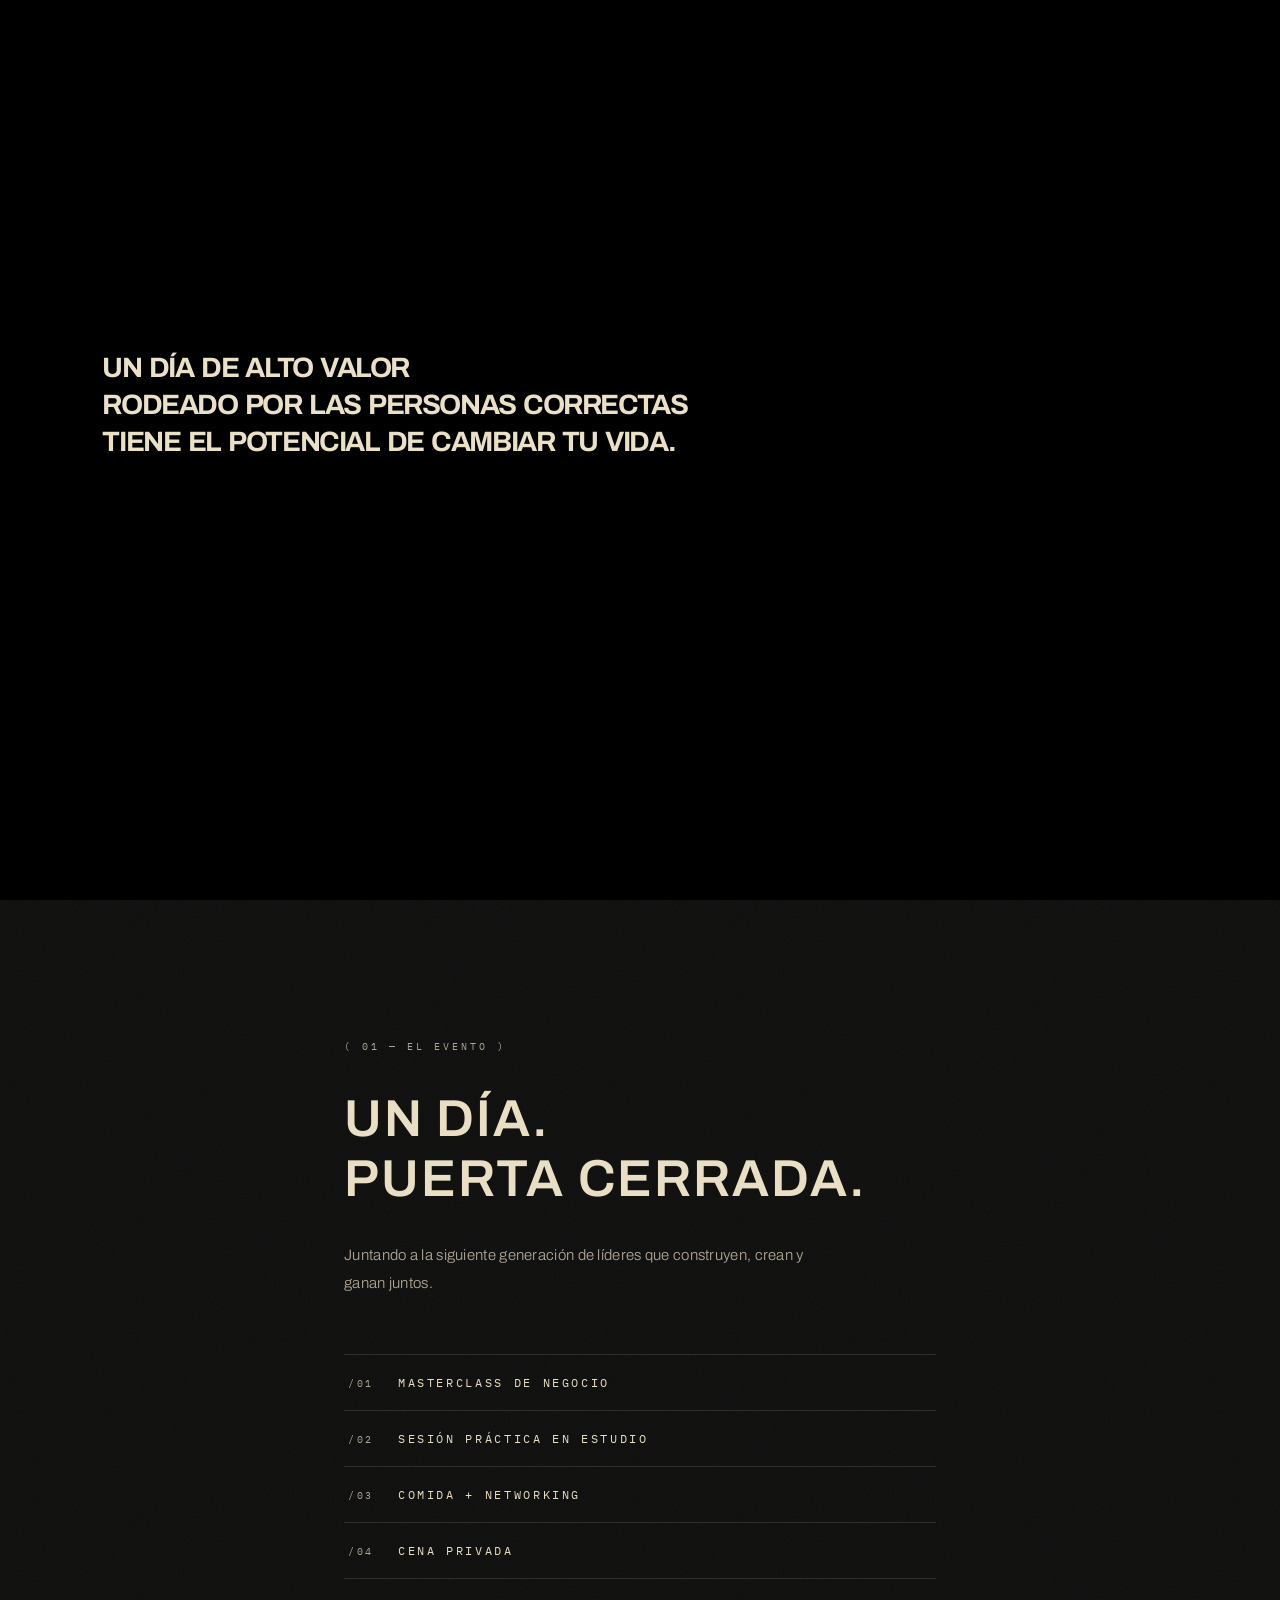
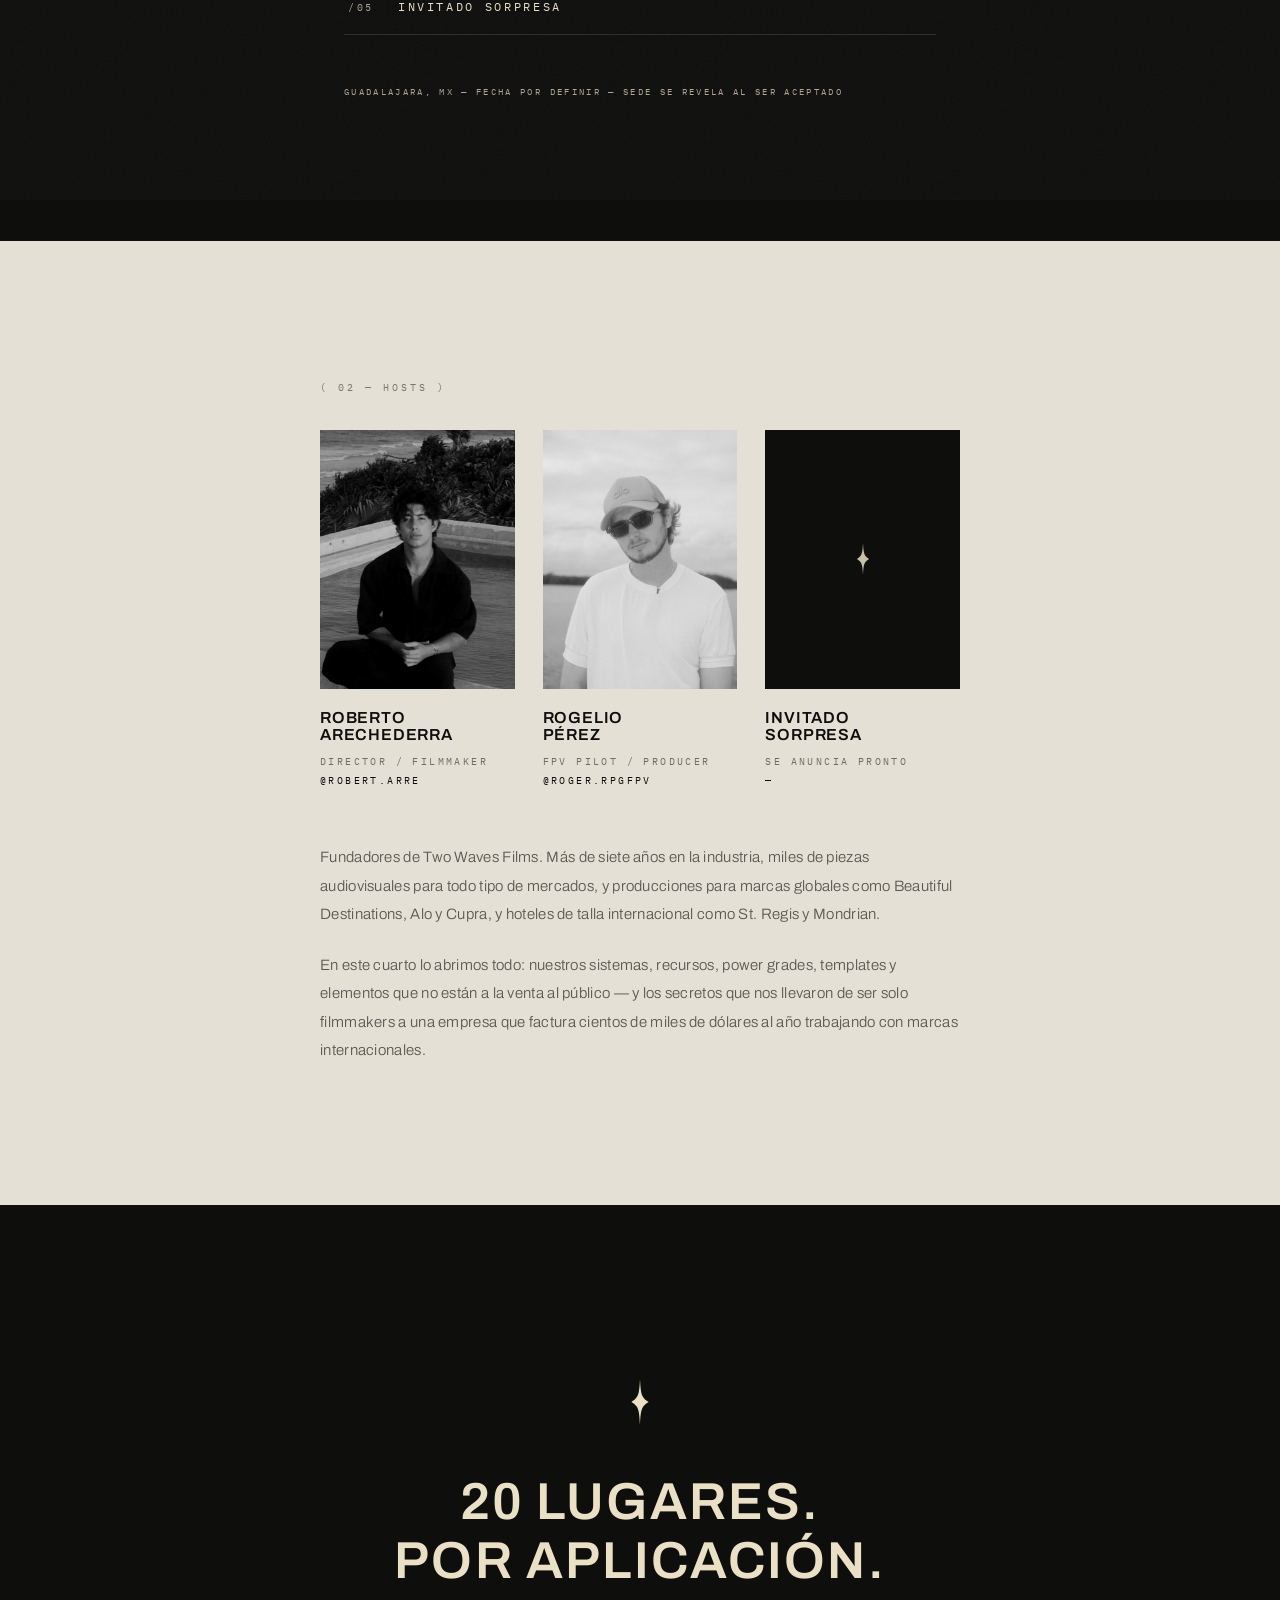
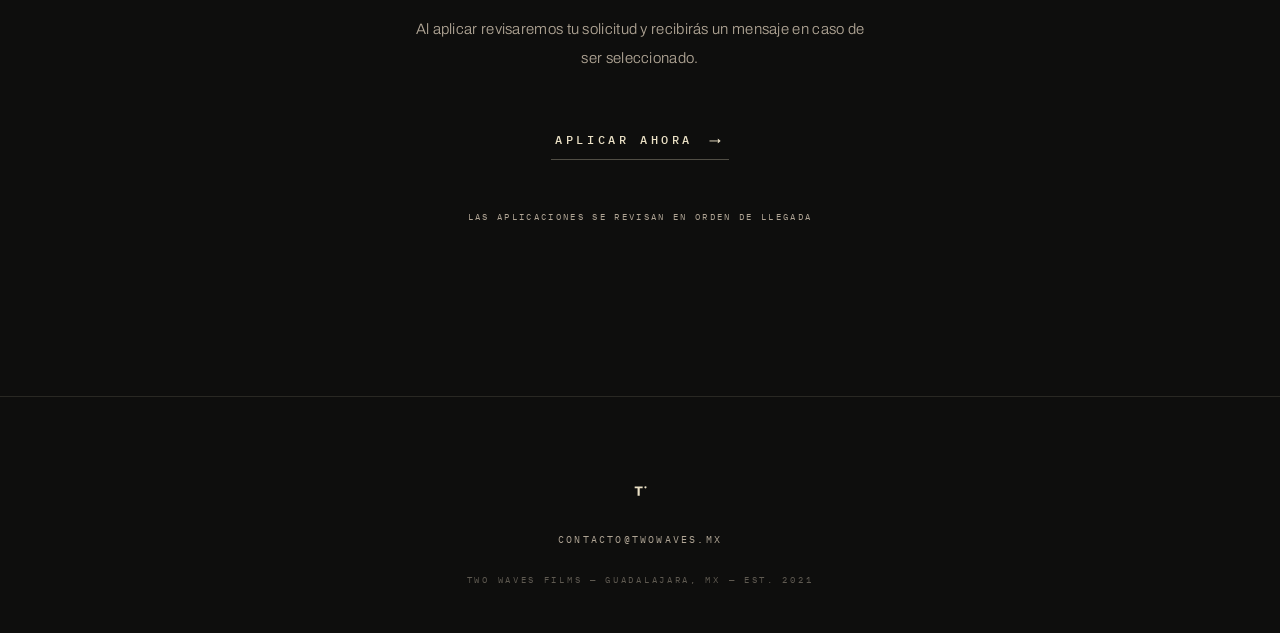
==== commit 5761fb89: "Hosts nivelados: nombres en dos líneas parejas y las tres fotos lado a lado también en celular Co-Au" ====
--- a/index.html
+++ b/index.html
@@ -112,7 +112,7 @@
         <div class="host-foto">
           <img src="img/roberto.jpg" alt="Roberto Arechederra" class="pushin" />
         </div>
-        <h3>ROBERTO ARECHEDERRA</h3>
+        <h3>ROBERTO<br />ARECHEDERRA</h3>
         <p class="host-rol">DIRECTOR / FILMMAKER</p>
         <p class="host-ig">@ROBERT.ARRE</p>
       </div>
@@ -120,7 +120,7 @@
         <div class="host-foto">
           <img src="img/rogelio.jpg" alt="Rogelio Pérez" />
         </div>
-        <h3>ROGELIO PÉREZ</h3>
+        <h3>ROGELIO<br />PÉREZ</h3>
         <p class="host-rol">FPV PILOT / PRODUCER</p>
         <p class="host-ig">@ROGER.RPGFPV</p>
       </div>
@@ -130,7 +130,7 @@
             <path d="M50 8 C51.5 34 52 42 66 50 C52 58 51.5 66 50 92 C48.5 66 48 58 34 50 C48 42 48.5 34 50 8 Z"/>
           </svg>
         </div>
-        <h3>INVITADO SORPRESA</h3>
+        <h3>INVITADO<br />SORPRESA</h3>
         <p class="host-rol">SE ANUNCIA PRONTO</p>
         <p class="host-ig">—</p>
       </div>
--- a/css/estilo.css
+++ b/css/estilo.css
@@ -548,10 +548,13 @@
   color: var(--fondo);
 }
 
+/* en celular las tres fotos se quedan lado a lado, como en desktop */
 @media (max-width: 560px) {
-  .hosts { grid-template-columns: 1fr; gap: 44px; }
-  .host { text-align: center; }
-  .host-foto { max-width: 300px; margin-left: auto; margin-right: auto; }
+  .hosts { gap: 14px; }
+  .host h3 { font-size: 12px; letter-spacing: 0.04em; }
+  .host-rol, .host-ig { font-size: 8px; letter-spacing: 0.16em; }
+  .host-foto { margin-bottom: 14px; }
+  .host-foto-misterio svg { width: 26px; height: 26px; }
 }
 
 /* ══════════ SECCIÓN FINAL ══════════ */
